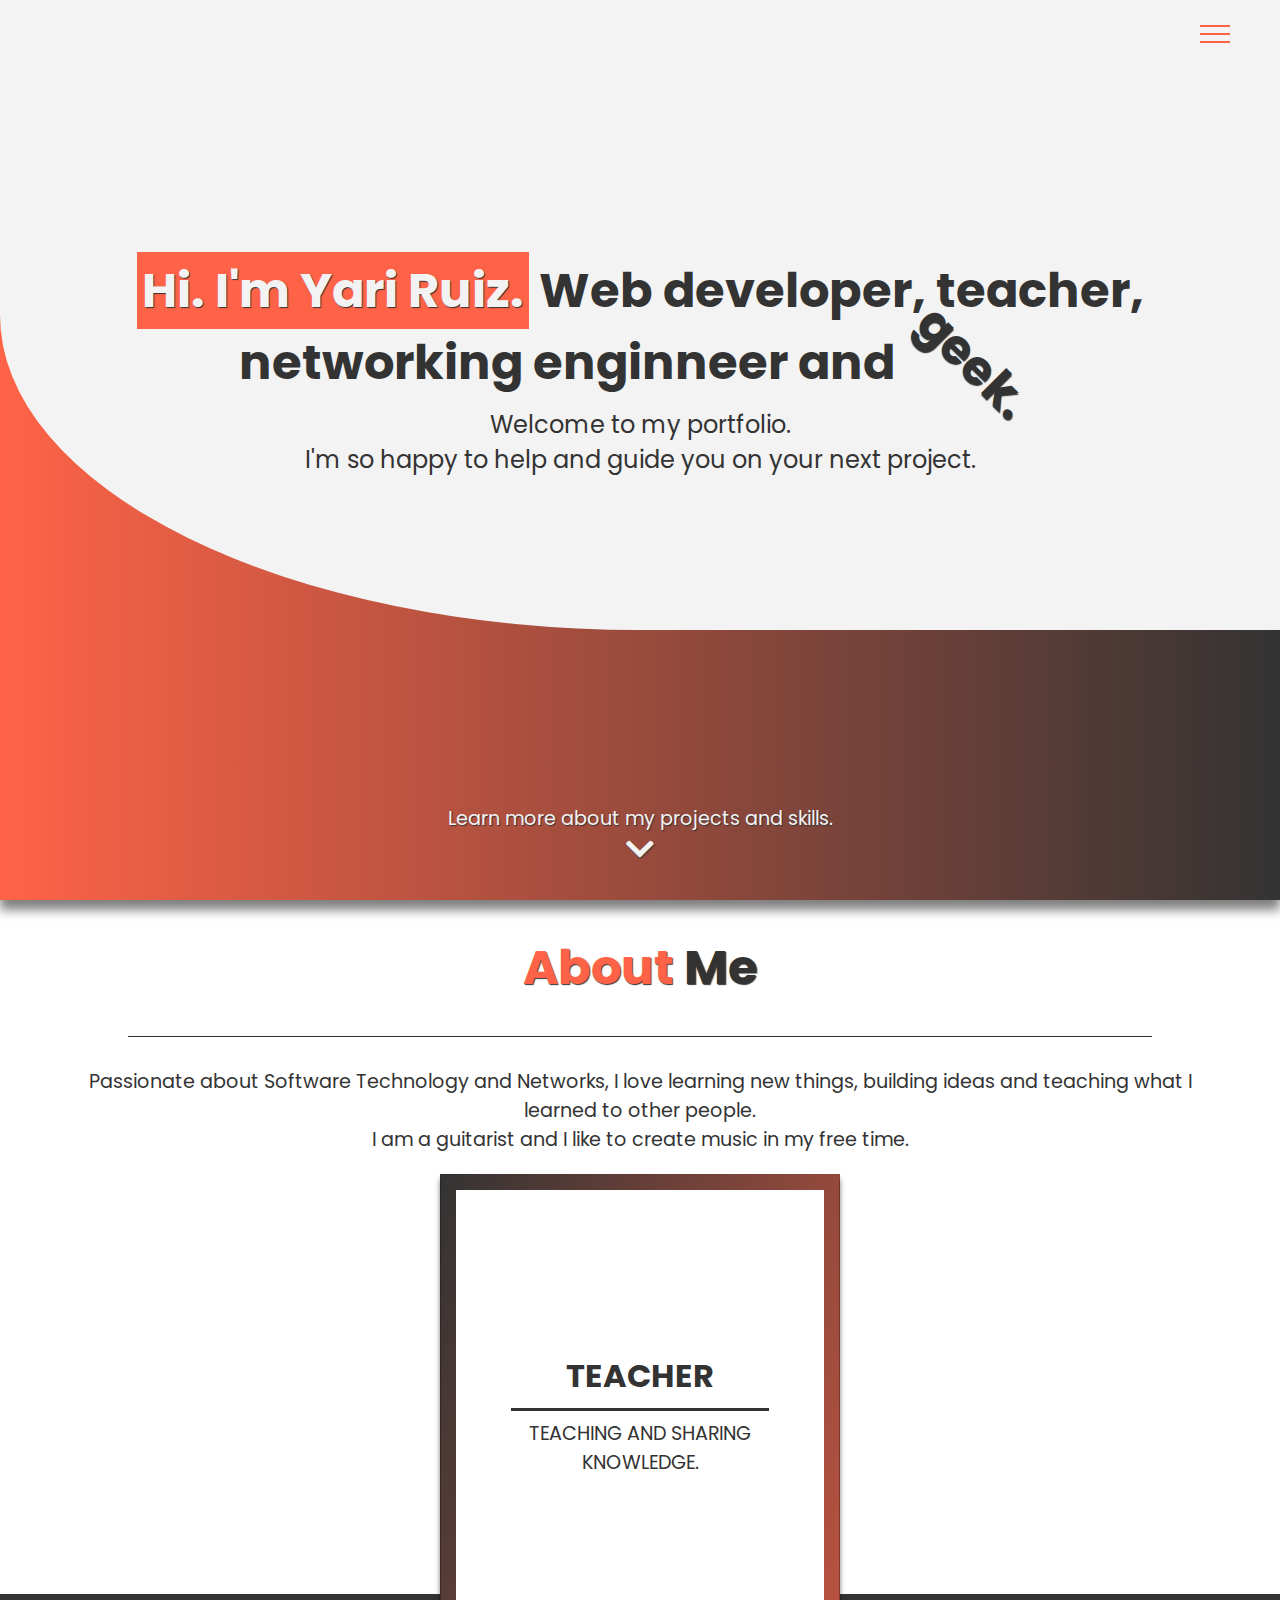
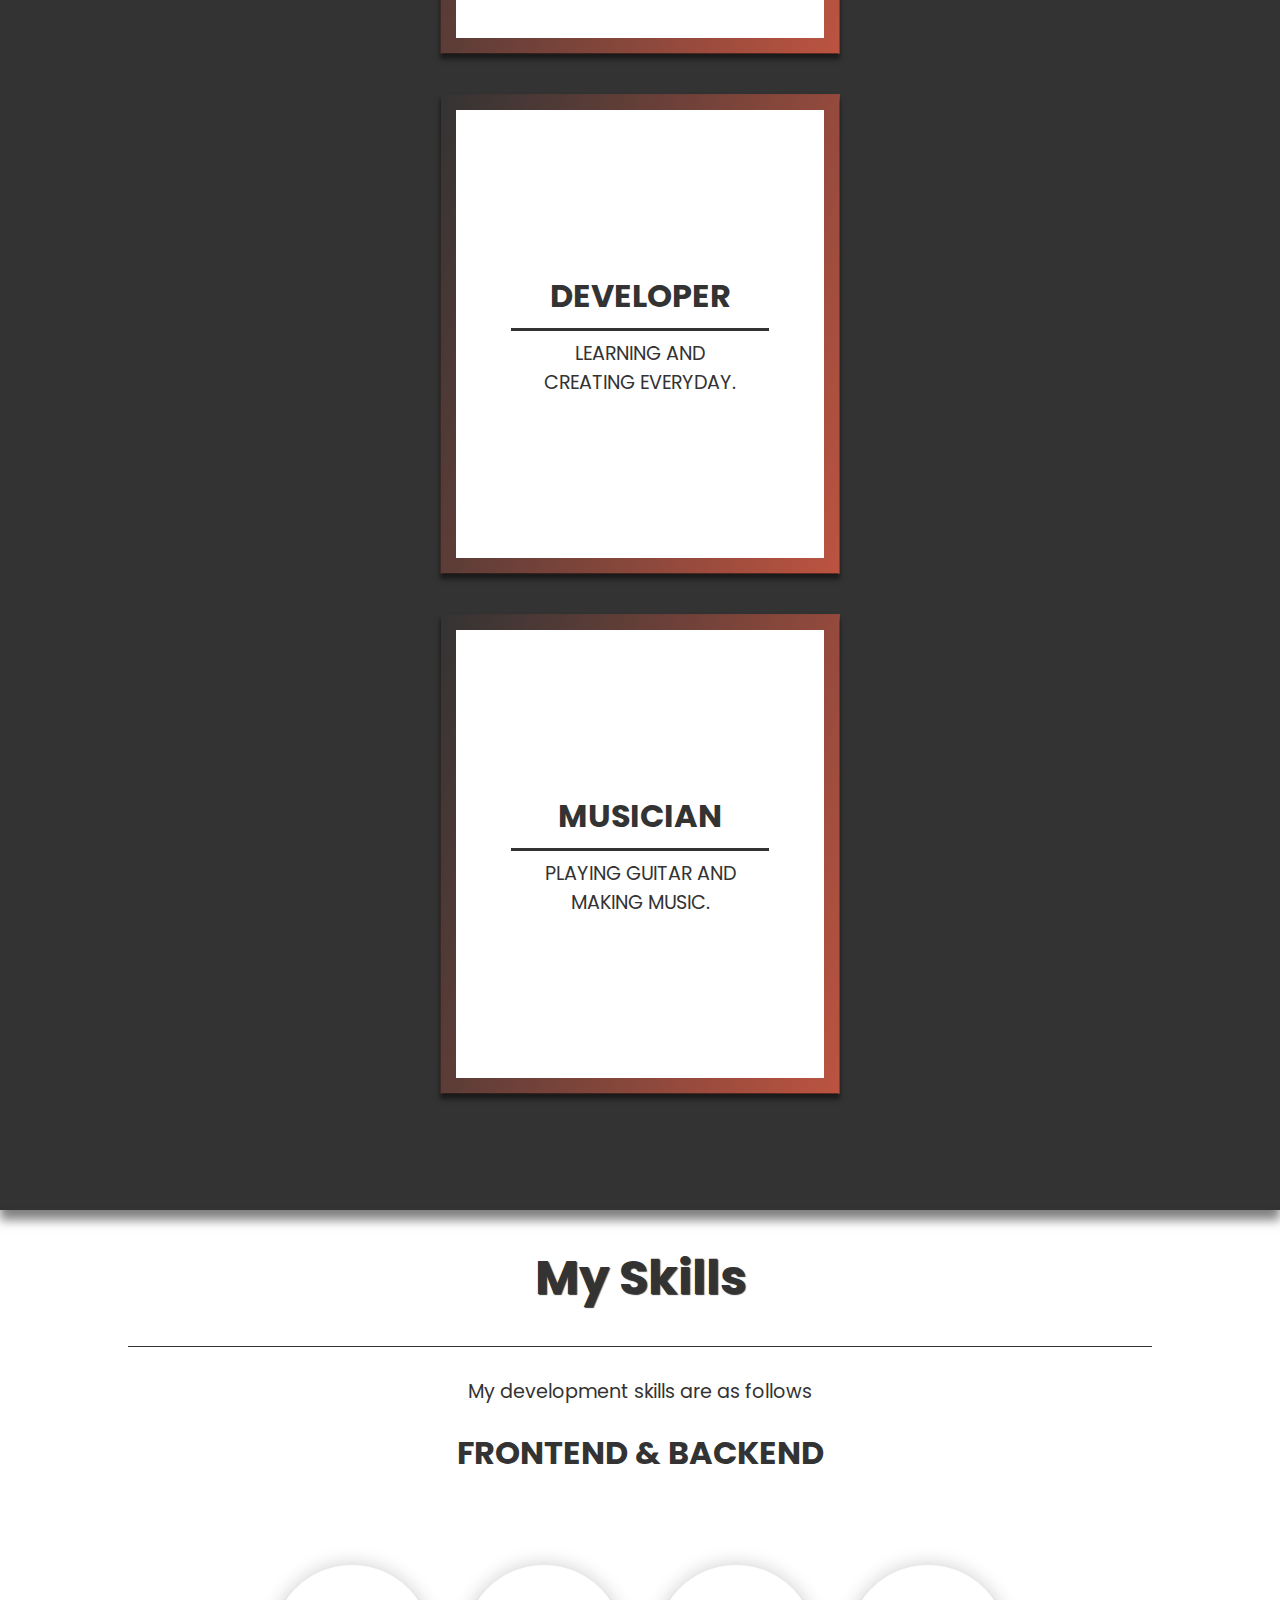
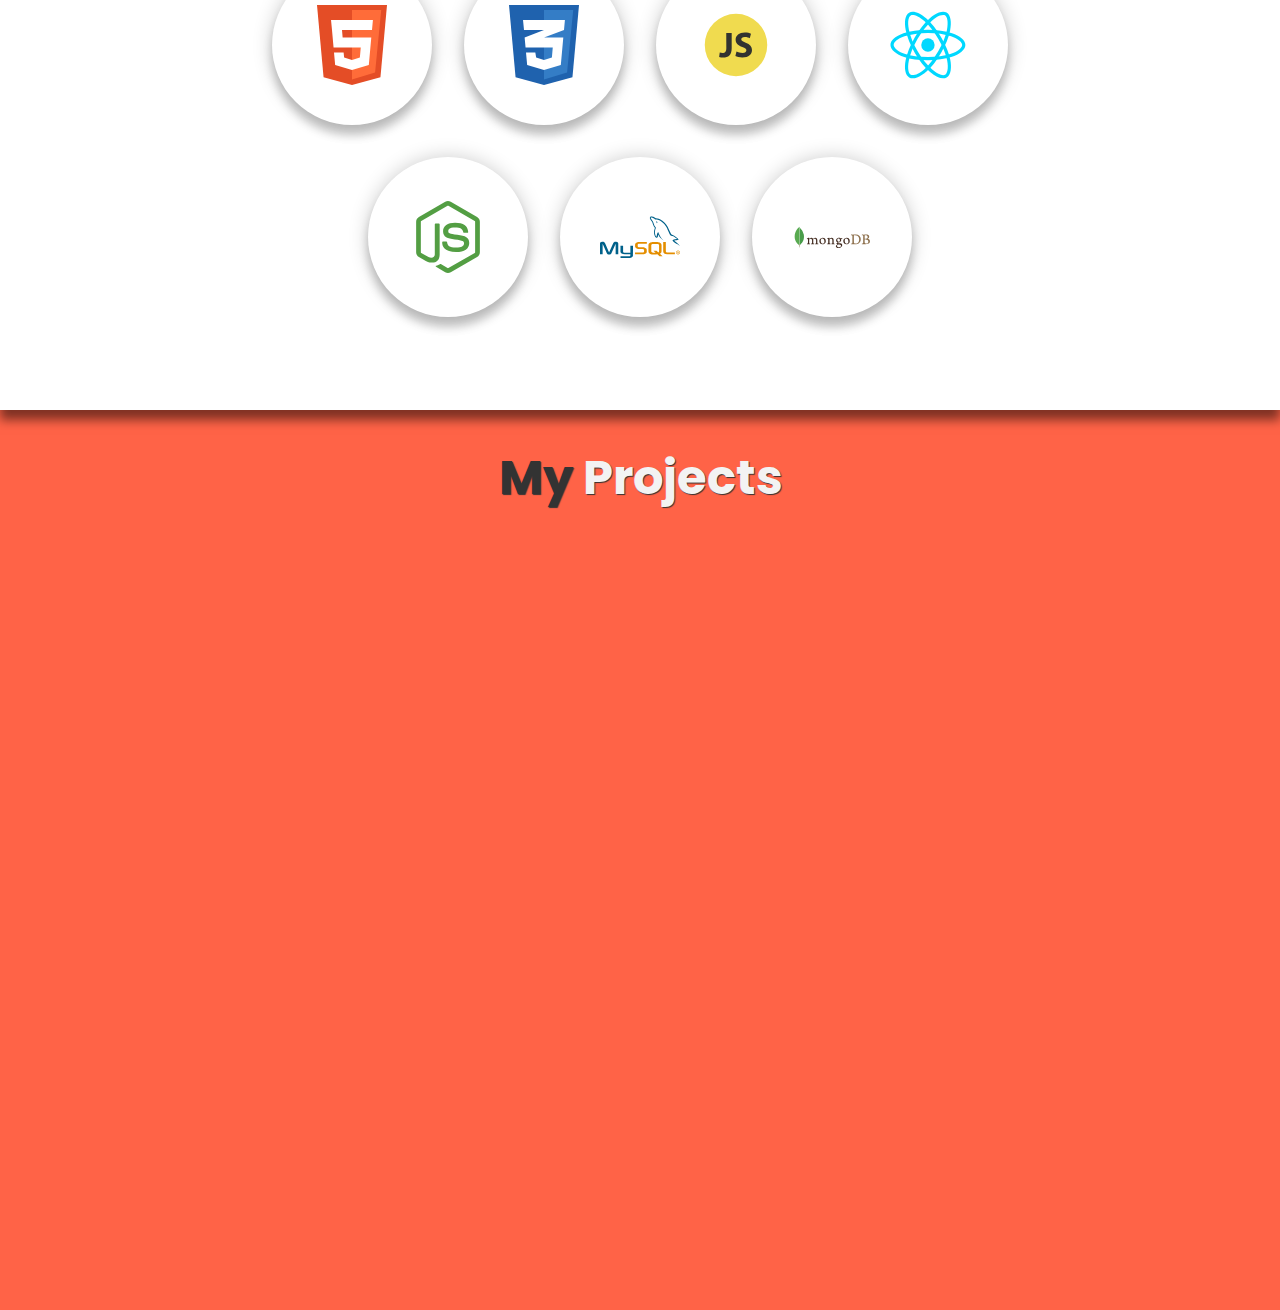
==== index.html @ 5997d534 "Skills section completed" ====
<!DOCTYPE html>
<html lang="en">
  <head>
    <meta charset="UTF-8" />
    <meta name="viewport" content="width=device-width, initial-scale=1.0" />
    <title>Yari Ruiz | Web Developer</title>
    <link
      href="https://fonts.googleapis.com/css2?family=Poppins&display=swap"
      rel="stylesheet"
    />
    <link
      rel="stylesheet"
      href="https://cdnjs.cloudflare.com/ajax/libs/font-awesome/5.14.0/css/all.min.css"
    />
    <link rel="stylesheet" media="(min-width: 701px)" href="./css/main.css" />
    <link rel="stylesheet" media=" (min-width: 320px) and (max-width: 700px)" href="./css/mobile.css">
  </head>
  <body>
    <header id="main-header">
      <div class="overlay"></div>
      <nav id="main-nav">
        <ul>
          <li><a class="links" href="#Home">Home</a></li>
          <li><a class="links" href="#About">About Me</a></li>
          <li><a class="links" href="#Skills">My Skills</a></li>
          <li><a class="links" href="">Works</a></li>
          <li><a class="links" href="">Let's Work</a></li>
        </ul>
      </nav>
    </header>
    <div class="wrapper">
      <div class="hamburger">
        <input type="checkbox" class="menu" name="menuhamb" id="menuhamb" />
        <label for="menuhamb"></label>
      </div>
    </div>
    <section id="Home" class="presentation-home">
      <div class="showcase">
        <h1>
          <span class="name">Hi. I'm Yari Ruiz.</span> Web developer, teacher,
          networking enginneer and <span class="span-rotate">geek.</span>
        </h1>
        <p>
          Welcome to my portfolio. <br />
          I'm so happy to help and guide you on your next project.
        </p>
      </div>
      <div class="learn-about-me">
        <p>Learn more about my projects and skills.</p>
        <a href="#About"><i class="fas fa-chevron-down fa-2x"></i></a>
      </div>
    </section>
    <section id="About" class="presentation-about">
      <h1><span>About</span> Me</h1>
      <span class="line-decoration l1"></span>
      <p>    
        Passionate about Software Technology and Networks, I love learning new things, building ideas and teaching what I learned to other people.<br>
        I am a guitarist and I like to create music in my free time.
      </p>
      <div class="about-container-item">
        <h2>Teacher</h2>
        <div>
          <span class="line-decoration"></span>
          <p>Teaching and sharing knowledge.</p>
        </div>
      </div>
      <div class="about-container-item">
        <h2>Developer</h2>
        <div>
          <span class="line-decoration"></span>
          <p>Learning and Creating EveryDay.</p>
        </div>
      </div>
      <div class="about-container-item">
        <h2>Musician</h2>
        <div>
          <span class="line-decoration"></span>
          <p>Playing guitar and making music.</p>
        </div>
      </div>
    </section>
    <section id="Skills" class="presentation-skills">
      <h1>My <span>Skills</span></h1>
      <span class="line-decoration l1"></span>
      <p>My development skills are as follows</p>
      <h2>Frontend & Backend</h2>
      <div class="my-skills">
        <div class="frontend">
          <div class="skill-tech">
            <img src="./img/html.svg" alt="HTML Logo" />
            <div class="skill-tech-rounded1">
              <h3>HTML5</h3>
              <p>
                Lorem ipsum dolor sit amet consectetur, adipisicing elit. Velit
                odio dignissimos minus rerum sequi aspernatur magni fugit
                quisquam adipisci inventore!
              </p>
            </div>
          </div>
          <div class="skill-tech">
            <img src="./img/css.svg" alt="CSS Logo" />
            <div class="skill-tech-rounded1">
              <h3>CSS</h3>
              <p>
                Lorem ipsum dolor sit amet consectetur, adipisicing elit. Velit
                odio dignissimos minus rerum sequi aspernatur magni fugit
                quisquam adipisci inventore!
              </p>
            </div>
          </div>
          <div class="skill-tech">
            <img src="./img/javascript.svg" alt="Javascript Logo" />
            <div class="skill-tech-rounded1">
              <h3>Javascript</h3>
              <p>
                Lorem ipsum dolor sit amet consectetur, adipisicing elit. Velit
                odio dignissimos minus rerum sequi aspernatur magni fugit
                quisquam adipisci inventore!
              </p>
            </div>
          </div>
          <div class="skill-tech">
            <img src="./img/react.svg" alt="React Logo" />
            <div class="skill-tech-rounded1">
              <h3>React</h3>
              <p>
                Lorem ipsum dolor sit amet consectetur, adipisicing elit. Velit
                odio dignissimos minus rerum sequi aspernatur magni fugit
                quisquam adipisci inventore!
              </p>
            </div>
          </div>
        </div>
          <div class="backend">
          <div class="skill-tech">
            <img src="./img/node.svg" alt="Node JS Logo" />
            <div class="skill-tech-rounded2">
              <h3>Node JS</h3>
              <p>
                Lorem ipsum dolor sit amet consectetur, adipisicing elit. Velit
                odio dignissimos minus rerum sequi aspernatur magni fugit
                quisquam adipisci inventore!
              </p>
            </div>
          </div>
          <div class="skill-tech">
            <img src="./img/mysql.svg" alt="My SQL Logo" />
            <div class="skill-tech-rounded2">
              <h3>My SQL </h3>
              <p>
                Lorem ipsum dolor sit amet consectetur, adipisicing elit. Velit
                odio dignissimos minus rerum sequi aspernatur magni fugit
                quisquam adipisci inventore!
              </p>
            </div>
          </div>
          <div class="skill-tech">
            <img src="./img/mongo.svg" alt="Mongo DB Logo" />
            <div class="skill-tech-rounded2">
              <h3>Mongo DB</h3>
              <p>
                Lorem ipsum dolor sit amet consectetur, adipisicing elit. Velit
                odio dignissimos minus rerum sequi aspernatur magni fugit
                quisquam adipisci inventore!
              </p>
            </div>
          </div>
          </div>
        </div>
      </div>
    </section>
    <section id="Projects" class="presentation-projects">
      <h1>My <span>Projects</span></h1>
    </section>
    <!-- <div class="return-to-about">
      <a href="#About"><i class="fas fa-chevron-up fa-2x"></i></a>
    </div> -->
    <script src="./js/main.js"></script>
  </body>
</html>
---- css/main.css ----
* {
  margin: 0;
  padding: 0;
  box-sizing: border-box;
}

html {
  scroll-behavior: smooth;
}

body {
  font-family: "Poppins", sans-serif;
  color: #f3f3f3;
  text-align: center;
}

/* ScrollBar */
/* body::-webkit-scrollbar {
  width: 0 !important;
} */

/* Basic Styling */

h1, h2, h3, p {
  color: #333;
}
h1{
  font-size: 3rem;
}
h2 {
  font-size: 2rem;
}
h3 {
  font-size: 1.2rem;
}
p {
  font-size: 1.2rem;

}
a {
  text-decoration: none;
  color: inherit;
}

/* Span Line */
.line-decoration{
  display: block;
  width: 70%;
  height: 3px;
  background-color: #333;
  margin: auto;
}

/* Button to return and next page */
/* .return-to-about{
  background-color: #ff6347;
  position: fixed;
  right: 5rem;
  bottom: 3rem;
  
} */

i {
  display: block;
  text-shadow: 1px 1px 1px #333;
  text-align: center;
  text-decoration: none;
  animation: grow 1s infinite;
  transition: all 0.5s linear;
}

#main-nav {
  font-size: 2.8rem;
  position: absolute;
  top: 50%;
  left: 50%;
  transform: translate(-50%, -50%);
  margin: auto;
  color: #f3f3f3;
  text-align: center;
  opacity: 0;
  transition-delay: 0.2s;
  transition-property: all;
  transition-duration: 0.1s;
  transition-timing-function: ease-in-out;
  z-index: 65;
}

#main-nav ul li {
  list-style: none;
  margin: 10px;
}

.links {
  position: relative;
  text-decoration: none;
  color: inherit;
  padding: 3px;
  transition: all 0.2s ease-in-out;
}

.links:hover {
  border-bottom: 3px solid #ff6347;
  color: tomato;
}

#main-nav.navigationOverlay {
  opacity: 1;
}

.btn {
  position: relative;
  padding: 10px 15px;
  border: none;
  top: -45%;
  left: 40%;
  outline: none;
  background-color: gold;
  transition: all 0.5s ease-in-out;
  font-family: "Poppins", sans-serif;
}

.overlay {
  position: fixed;
  background: #333;
  top: 12px;
  right: 0%;
  width: 60px;
  height: 60px;
  opacity: 0;
  border-radius: 50%;
  transition: all 0.5s ease-in-out;
  display: flex;
  justify-content: center;
  align-items: center;
  z-index: 60;
  overflow-y: hidden;
}

.overlayScale {
  opacity: 1;
  transform: scale(94);
  font-size: 10px;
}

label::after .changeBtnColor {
  color: #f3f3f3;
}

/* Hambuger Menu */

.wrapper {
  width: 30px;
  height: 30px;
  position: absolute;
  top: 20px;
  right: 50px;
  display: flex;
  justify-content: center;
  align-items: center;
}

.wrapper .menu {
  display: block;
  opacity: 0;
  width: 30px;
  height: 30px;
  position: relative;
  background: white;
  z-index: 80;
}

label {
  position: absolute;
  width: 30px;
  height: 2px;
  left: 0;
  top: 13px;
  background-color: tomato;
  transition: all ease-in-out 0.2s;
  z-index: 80;
}

label::after {
  position: absolute;
  width: 30px;
  height: 2px;
  left: 0;
  content: "";
  top: -8px;
  background-color: tomato;
  transition: all ease-in-out 0.2s;
  z-index: 80;
}

label::before {
  position: absolute;
  width: 30px;
  height: 2px;
  left: 0;
  content: "";
  top: 8px;
  background-color: tomato;
  transition: all ease-in-out 0.2s;
  z-index: 80;
}

.menu:checked ~ label::after {
  transform: rotate(45deg) translateY(5px) translateX(5px);
}
.menu:checked ~ label::before {
  transform: rotate(-45deg) translateY(-6px) translateX(6px);
}
.menu:checked ~ label {
  background-color: transparent;
}

/* Showcase Presentation */
.presentation-home {
  width: 100%;
  height: 100vh;
  background: linear-gradient(270deg, #333333, #ff6347);
  margin: 0 auto;
  display: flex;
  flex-direction: column;
  justify-content: center;
  align-items: center;
  box-shadow: 0 10px 10px rgba(0, 0, 0, 0.5);
}
.presentation-home:after {
  width: 100%;
  height: 70vh;
  position: absolute;
  background: #f3f3f3;
  content: "";
  top: 0;
  left: 0;
  border-bottom-left-radius: 50%;
}

.presentation-home .showcase {
  position: relative;
  top: -80px;
  max-width: 100%;
  height: 50vh;
  display: flex;
  flex-direction: column;
  justify-content: center;
  align-items: center;
  text-align: center;
  z-index: 45;
}

.presentation-home .showcase p {
  width: 60%;
  margin: -2px 50px;
  padding: 10px;
}

.presentation-home .showcase .name {
  color: #f3f3f3;
  background-color: tomato;
  padding: 5px;
  text-shadow: 1px 1px 1px #333;
}

.presentation-home .showcase p {
  color: #333;
  font-size: 1.5rem;

}
.presentation-home .showcase .span-rotate {
  display: inline-block;
  text-shadow: 1px 1px 1px #333;

  transform: rotate(45deg);
  transition: all 0.5s ease-in-out;
  animation: geekrotate 2s infinite;
}

.presentation-home .learn-about-me {
  position: absolute;
  bottom: 2rem;
}

.presentation-home .learn-about-me p {
  color: #f3f3f3;
  text-shadow: 1px 1px 1px #333;
}



/* About Me */
.presentation-about {
  width: 100%;
  background: #333;
  position: relative;
  display: flex;
  flex-direction: column;
  justify-content: flex-start;
  align-items: center;
  z-index: -1;
  padding-bottom: 6rem;
  box-shadow: 0 10px 10px rgba(0, 0, 0, 0.5);

}
.presentation-about::before {
  width: 100%;
  height: 70vh;
  position: absolute;
  background: white;
  content: "";
  top:0;
  left: 0;
  z-index: -1;
  margin-bottom: -10rem;
  padding: 2rem 0;
}

.presentation-about h1{
  padding: 2rem;  
  text-shadow: 1px 1px 1px #333;

}

.presentation-about span{
  color: tomato;  	
  font-weight: bold;
}

.presentation-about p{
  padding: 0 4rem;  
}

.presentation-about  .l1{
  display: block;
  width: 80%;
  height: 1.2px;
  background-color: #333;
  margin-bottom: 30px;
}
 
.about-container-item {
  max-width: 400px;
  height: 30rem;
  background: white content-box;
  padding: 1rem;
  box-sizing: border-box;
  margin: 20px;
  position: relative;
  box-shadow: 0 5px 5px rgba(0, 0, 0, 0.5);
  display: flex;
  flex-direction: column;
  justify-content: center;
  align-items: center;
}

.about-container-item:before{
  width: 100%;
  height: 100%;
  background: linear-gradient(109deg, #333333, #ff6347, #333333, #ff6347);
  background-size: 2000px 1500px;
  position: absolute;
  top:0;
  left:0;
  content: '';
  z-index: -1;
}

.about-container-item div p, h2{
  margin: .5rem;
  text-align: center;
  text-transform: uppercase;
}


/* My Skills Section */

.presentation-skills{
  max-width: 100%;
  height: 50rem;
  position: relative;
  box-shadow: 0 10px 10px rgba(0, 0, 0, 0.5);

}

.presentation-skills h1{
  padding: 2rem;  
  text-shadow: 1px 1px 1px #333;
}

.presentation-skills  .l1{
  display: block;
  width: 80%;
  height: 1.2px;
  background-color: #333;
  margin-bottom: 30px;
}

.presentation-skills p{
  padding: 0 4rem;  
}
.presentation-skills h2{
  padding: 4rem;  
}

.presentation-skills .my-skills{
  max-width: 1200px;
  height: auto;
  display: flex;
  flex-direction: column;
  justify-content: center;
  align-items: center;
  margin: auto;
}

.presentation-skills h2{
  margin-top: -41px;
}

.frontend, .backend{
  max-width:1200px;
  height: 18rem;
  display: flex;
  justify-content: center;
  align-items: center;
  z-index: auto;
}

.skill-tech {
  width: 10rem;
  height: 10rem;
  background-color: white;
  border-radius: 100%;
  margin: 1rem;
  text-align: center;
  color: #333;
  font-size: 2rem;
  line-height: 15rem;
  box-shadow: 0 10px 10px rgba(0, 0, 0, 0.2), 0 0 20px rgba(0, 0, 0, 0.2);
  transition: all 0.5s ease-in-out;
  position: relative;
  z-index: auto;
}
.skill-tech img{
  width: 50%;
  position: absolute;
  top:50%;
  left:50%;
  transform: translate(-50%, -50%);
}

.frontend, .backend{
  height: auto;
}


.skill-tech-rounded1,
.skill-tech-rounded2{
  position: absolute;
  width: 20rem;
  height: 0;
  background-color: white;
  top:0;
  left: 50%;
  transform: translate(-50%, -50%);
  z-index: -1;
  opacity: 0;
  box-shadow: 0 10px 10px rgba(0, 0, 0, 0.2), 0 0 20px rgba(0, 0, 0, 0.2);
  transition: all 0.3s ease-in;
  display: flex;
  flex-direction: column;
  justify-content: center;
  align-items: center;
  line-height: 30px;
}

.skill-tech-rounded1  h3{
  margin-top: 5rem;
}
.skill-tech-rounded1 p{
  font-size: 1rem;
  padding: 1rem;
}

.skill-tech-rounded2  h3{
  margin-top: -5rem;
}
.skill-tech-rounded2 p{
  font-size: 1rem;
  padding: 1rem;
}




.skill-tech:hover > .skill-tech-rounded1{
  height: 25rem;
  opacity: 1;
  top:12rem;
}

.skill-tech:hover > .skill-tech-rounded2{
  height: 25rem;
  opacity: 1;
  top: -1.5rem;  
}
.skill-tech:hover{
  background-color: white;
  z-index: 0;

}




.focus  {
  z-index: 1;

} 

.presentation-projects {
  width: 100%;
  height: 100vh;
  background-color: #ff6347;
}

/* My Projects */
.presentation-projects h1{
  text-shadow: 1px 1px 1px #333;
  padding: 2rem;;
}

.presentation-projects span{
  color: #f3f3f3;
}

/* KeyFrames */

/* Keyframe Icon */
@keyframes grow {
  0%,
  100% {
    opacity: 0;
    transform: scale(1);
  }
  50% {
    opacity: 1;
    transform: scale((1.2));
  }
  100% {
    transform: scale(1);
    color: white;
  }
}

/* Keyframe Gekk Rotate */
@keyframes geekrotate {
  0% {
    color: #f3f3f3;
    transform: rotate(0deg) scale(1);
  }
  20% {
    color: rgb(47, 255, 64);
  }

  50% {
    color: greenyellow;
  }

  70% {
    color: orange;
  }
  100% {
    color: gold;
    transform: rotate(360deg) scale(1);
  }
}



#about {
  width: 100%;
  height: 500px;
}


@media only screen and (max-width : 500px) {

  
 
  .presentation-home{
    display: block;
    background: white;
    box-shadow: none;


  }
  .presentation-home:after{
    display: none;
  }

  .presentation-home .showcase{
    width: 100%;
    height: 20rem;
    display: block;
    position: absolute;
    top:0;
    left:0;
    border-bottom-right-radius: 100%;
    border-bottom-left-radius: 100%;
    box-shadow: 0 5px 5px rgba(0, 0, 0, 0.5);
    z-index: 0;
    background-color: tomato;
    text-align: center;

  }

  .presentation-home .showcase h1{
    font-size: 2.5rem;
    padding-top: 4.5rem;
  }

  .presentation-home .showcase p{
    width: 90%;
    font-size: 1rem;
    padding-top: 2.5rem;
    margin: 15px;
  }

  .learn-about-me {
    display: none;
  }
  
  /* .presentation-home .learn-about-me p {
    font-size: 1rem;
    color: #ff6347;
    text-shadow: 0px 0px 1px #ff6347;
  }

  .presentation-home .learn-about-me i {
    font-size: 1.5rem;
    text-shadow: 1px 1px 1px #ff4d2e;
    text-align: center;
    text-decoration: none;
    margin: -30px 0;
    animation: grow 1s infinite;
    transition: all 0.5s linear;
  } */

  .presentation-about {
    display: block;
    width: 100%;
    height: 180vh;
    background:rgb(255,255,255);
    background: linear-gradient(0deg, rgba(255,255,255,1) 53%, rgba(255,99,71,1) 53%);
    
  }

  .presentation-about::before {
    display: none;
  }

  .presentation-about h1{
    font-size: 2.5rem;
    color: white;
  }

  .presentation-about p{
    font-size: 0.8rem;
    color: white;
    margin-top: -20px;
  }

  .about-container-item{
    width: 80%;
    height: 300px;
    background-color: white;
    margin: 3.5rem auto;
  } 
  .about-container-item h2{
    font-size: 2.2rem;
    padding: 2.3rem 0;
  }
  .about-container-item h2, .about-container-item p{
    color:#333;
    margin-top: -40px

  }

  .presentation-skills{
    display: block;
    background-color: #333;
    z-index: 0;
  }

  .presentation-skills h1{
    font-size: 2.5rem;
    color: white;
  }
  .presentation-skills p{
    font-size: 0.8rem;
    color: white;
    margin-top: -20px;
  }

  .my-skills{
    display: block;
  }

  .my-skills h3{
    color: white;
    margin-top: 40rem;
    padding: 2rem 0;
  }

  .my-skills .frontend, .my-skills .backend{
    display: block;
  }

  .skill-tech {
    width: 10rem;
    height: 10rem;
    margin-top: -5rem;
    margin-bottom: 8rem;
  }
  
  .backend{
    height: auto;
    position: relative;    
    top: 100%
  }


  .skill-tech img{
    width: 60%;
    margin: 0;
  }

  .backend .skill-tech:nth-child(3) > img, 
  .backend .skill-tech:nth-child(2) > img{
   margin: 2rem;
  }

  .skill-tech-rounded1, 
  .skill-tech-rounded2{
    width: 15rem;
  }

  .skill-tech:hover > .skill-tech-rounded1{
    height: 28rem;
    top:14rem;
  }

  .skill-tech:hover > .skill-tech-rounded2{
    height: 28rem;
    bottom: -15rem;

  }

  .skill-tech-rounded1 h3{
    color: #333;
    font-size: 1.5rem;
    position: absolute;
    bottom: -10%;
  }

  .skill-tech-rounded2 h3{
    color: #333;
    font-size: 1.5rem;
    position: absolute;
    bottom: 70%;
  }

  .skill-tech-rounded1 p{
    color: #333;
    font-size: 0.8rem;
    position: absolute;
    top:35%
  }

  .skill-tech-rounded2 p{
    color: #333;
    font-size: 0.8rem;
    position: absolute;
    bottom:30%;
  }




  
  @keyframes grow {
    0%,
    100% {
      opacity: 0;
      transform: scale(1);
    }
    50% {
      opacity: 1;
      transform: scale((1.2));
    }
    100% {
      transform: scale(1);
      color: white;
    }
  }
}
---- css/mobile.css ----
* {
    margin: 0;
    padding: 0;
    box-sizing: border-box;
  }
body {
    font-family: "Poppins", sans-serif;
    color: #f3f3f3;
    text-align: center;
}


html {
  scroll-behavior: smooth;
}

h1 {
    font-size: 2rem;
    color: #333;
    padding: 20px;
}

h2 {
    font-size: 1.2rem;
    color: #333;
    padding: 10px;

  }

h3 {
    font-size: 1rem;
    color: #333;
    padding: 10px;

}

p {
    font-size: 1rem;
    color: #333;
    padding: 10px;
}

a {
    text-decoration: none;
    color: inherit;
}

i {
    display: block;
    text-shadow: 1px 1px 1px #333;
    text-align: center;
    text-decoration: none;
    margin: -1px 0;
    animation: grow 1s infinite;
    transition: all 0.5s linear;
}

img{
    width: 25%;
}

  /* Span Line */
  .line-decoration{
    display: block;
    width: 70%;
    height: 3px;
    background-color: #333;
    margin: auto;
  }

#main-nav {
    font-size: 2rem;
    position: absolute;
    top: 50%;
    left: 50%;
    transform: translate(-50%, -50%);
    margin: auto;
    color: #ffffff;
    text-align: center;
    opacity: 0;
    transition-delay: 0.1s;
    transition-property: all;
    transition-duration: 0.2s;
    transition-timing-function: ease-in-out;
    z-index: 65;
  }

  #main-nav ul li {
    list-style: none;
    margin: 10px;
  }

  .links {
    position: relative;
    text-decoration: none;
    color: inherit;
    padding: 3px;
    transition: all 0.2s ease-in-out;
    -webkit-tap-highlight-color: rgba(0, 0, 0, 0);
  }

  .links:hover {
    border-bottom: 3px solid #ff6347;
    color: tomato;
 
  }
  
  #main-nav.navigationOverlay {
    opacity: 1;
  }
  
  .overlay {
    position: fixed;
    background: #333;
    top: 0px;
    right: 0%;
    width: 60px;
    height: 60px;
    opacity: 0;
    border-radius: 50%;
    transition: all 0.3s ease-in-out;
    display: flex;
    justify-content: center;
    align-items: center;
    z-index: 60;
    overflow-y: hidden;
  }

  .overlayScale {
    opacity: 1;
    transform: scale(29);
    font-size: 10px;
  }

  .wrapper {
    width: 30px;
    height: 30px;
    position: absolute;
    top: 20px;
    right: 20px;
    display: flex;
    justify-content: center;
    align-items: center;
  }

  .wrapper .menu {
    display: block;
    opacity: 0;
    width: 30px;
    height: 30px;
    position: relative;
    background: white;
    z-index: 80;
    transition: all ease-in-out 1s;

  }
  
  label {
    position: absolute;
    width: 30px;
    height: 2px;
    left: 0;
    top: 13px;
    background-color: white;
    transition: all ease-in-out 0.2s;
    z-index: 80;
  }
  
  label::after {
    position: absolute;
    width: 30px;
    height: 2px;
    left: 0;
    content: "";
    top: -8px;
    background-color: white;
    transition: all ease-in-out 0.2s;
    z-index: 80;
  }
  
  label::before {
    position: absolute;
    width: 30px;
    height: 2px;
    left: 0;
    content: "";
    top: 8px;
    background-color: white;
    transition: all ease-in-out 0.2s;
    z-index: 80;
  }

  .menu:checked ~ label::after {
    transform: rotate(45deg) translateY(5px) translateX(5px);
  }
  .menu:checked ~ label::before {
    transform: rotate(-45deg) translateY(-6px) translateX(6px);
  }
  .menu:checked ~ label {
    background-color: transparent;
  }

  .presentation-home{
      width: 100%;
      height: 100vh;
      background-color: white;
      display: flex;
      flex-direction: column;
      justify-content: center;
      align-items: center;
      padding:  3.5rem 1.5rem;

  }

  .presentation-home:after {
    width: 100%;
    height: 70vh;
    position: absolute;
    background: tomato;
    content: "";
    top: 0;
    left: 0;
    border-bottom-left-radius: 100%;
    /* border-bottom-right-radius: 50%; */
    box-shadow: 0 10px 10px rgba(0, 0, 0, 0.5);
    z-index: 0;

  }
  .presentation-home .showcase {
    z-index: 45;
  }

  .presentation-home .showcase p {
    margin-top: 30px 0;
    padding: 0 4px;
    font-size: 1.1rem;
    color: #333333;

  }

  .presentation-home .showcase .name {
    color: white;
    padding: 5px;
    text-shadow: 1px 1px 1px #333;
  }

  .presentation-home .showcase .span-rotate {
    display: inline-block;
    text-shadow: 1px 1px 1px #333;
    transform: rotate(45deg);
    transition: all 0.5s ease-in-out;
    animation: geekrotate 2s infinite;
  }

  .presentation-home .learn-about-me{
    display: none;
  }

  /* About me section */
  .presentation-about {
    width: 100%;
    background-color: #333;
    display: block;
    position: relative;
    z-index: 1;
    padding:  0.5rem 1.5rem;
    box-shadow: 0 5px 5px rgba(0, 0, 0, 0.5);

  }
  .presentation-about  .l1{
    display: block;
    width: 100%;
    height: 1px;
    background-color: #333;
    margin-bottom: -13px;

  }
 

  .presentation-about::before {
    width: 100%;
    height: 61%;
    position: absolute;
    background: #ff6347;
    content: "";
    top:0;
    left: 0;
    z-index: -1;
    box-shadow: 0 5px 5px rgba(0, 0, 0, 0.5);

  }


  .presentation-about > h1, p{
    color: white;
    text-align: center;
  }
  .presentation-about h1{
    text-shadow: 1px 1px 1px #333;
  }
  .presentation-about p{
    padding: 20px ;
    font-size: 0.8rem;
    color: white;
    text-shadow: 1px 1px 1px #333;

  }
  .presentation-about span{
    color :#333;  	
    font-weight: bold;
  }

  .presentation-about  .about-container-item  div p, h2{
    color: #333;
    text-transform: uppercase;
    font-weight: bold;
    text-shadow: none;
  }



  .presentation-about .about-container-item{
    width: 300px;
    height: 25rem;
    background: white content-box;
    padding: 1rem;
    margin: 30px auto;
    position: relative;
    box-sizing: border-box;
    box-shadow: 0 5px 5px rgba(0, 0, 0, 0.5);
    display: flex;
    flex-direction: column;
    justify-content: center;
    align-items: center;
  }
  .presentation-about .about-container-item:before{
    width: 100%;
    height: 100%;
    background: linear-gradient(120deg, #333333 8%, #ff6347 10%);
    background-size: 2000px 1500px;
    position: absolute;
    top:0;
    left:0;
    content: '';
    z-index: -1;
  }

  .presentation-skills{
    width: 100%;
    height: auto;
    display: block;
    padding:  0.5rem 1.5rem;
    z-index: -1;

  }
  .presentation-skills span{
    color :#ff6347;
    font-weight: bold;
  }

  .presentation-skills  .l1{
    display: block;
    width: 100%;
    height: 1px;
    background-color: #333;
    margin-bottom: -13px;
  }

  .presentation-skills > h1, p{
    color: #333;
    text-align: center;
  }
  .presentation-skills h1{
    text-shadow: 1px 1px 1px #333;
  }
  
  .presentation-skills p{
    padding: 20px ;
    font-size: 0.8rem;
    color: #333;
  }

  .presentation-skills .my-skills{
    display: flex;
    width: 100%;
    flex-direction: column;
    justify-content: center;
    align-items: center;
  }

  .presentation-skills .my-skills h2{
    margin-bottom: -3px;
  }

  .presentation-skills .my-skills .frontend{
    display: block;
  }

  .skill-tech{
    display: block;
    width: 10rem;
    height: 10rem;
    background-color: #ff6347;
    margin: 3rem;
    padding: 2rem;
    position: relative;
    clear: both;
    border-radius: 50%;
    box-shadow: 0 10px 10px rgba(0, 0, 0, 0.2), 0 0 20px rgba(0, 0, 0, 0.2);
  }

  .skill-tech .skill-tech-rounded{
    width: 0;
    height: 11rem;
    position: absolute;
    top:50%;
    left: 50%;
    opacity: 0;
    transform: translate(-50%, -50%);
    background-color: #ff6347;  
    box-shadow: 0 10px 10px rgba(0, 0, 0, 0.2), 0 0 20px rgba(0, 0, 0, 0.2);
    display: flex;
    flex-direction: column;
    justify-content: space-evenly;
    align-items: center;
    clear: both;
  }



  .skill-tech-rounded h3,
  .skill-tech-rounded p{
    color:white;
    text-shadow: 1px 1px 1px #333;
  }
  
  .skill-tech img{
    width: 6rem;
    
  }

  .skill-tech:hover  .skill-tech-rounded{
    width: 300px;
    opacity: 1;
  }

  .presentation-projects {
    width: 100%;
    background-color: #333;
    display: block;
    position: relative;
    z-index: 1;
    padding:  0.5rem 1.5rem;
    box-shadow: 0 5px 5px rgba(0, 0, 0, 0.5);
  }

  
  /* Keyframes */

  /* Key for rotate geek word */
  @keyframes geekrotate {
    0% {
      color: #f3f3f3;
      transform: rotate(0deg) scale(1);
    }
    20% {
      color: rgb(47, 255, 64);
    }
  
    50% {
      color: greenyellow;
    }
  
    70% {
      color: orange;
    }
    100% {
      color: gold;
      transform: rotate(360deg) scale(1);
    }
  }
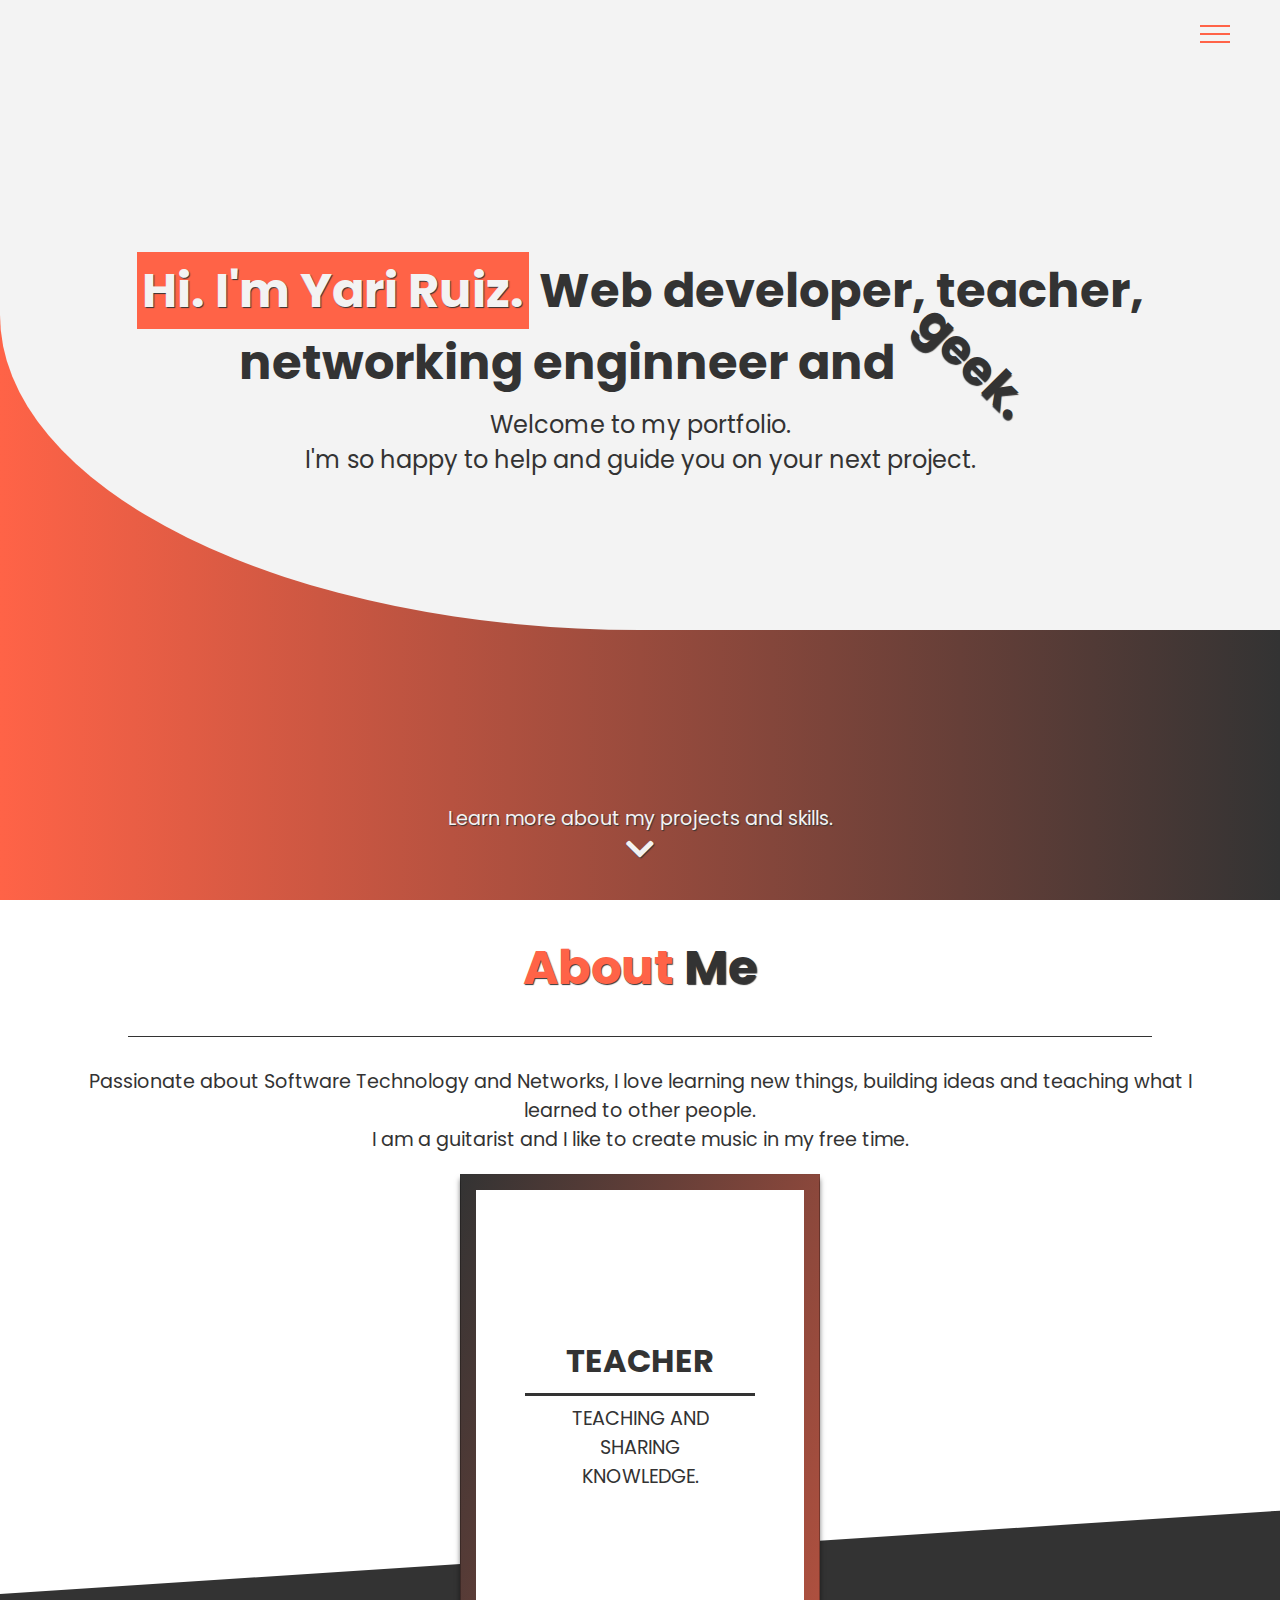
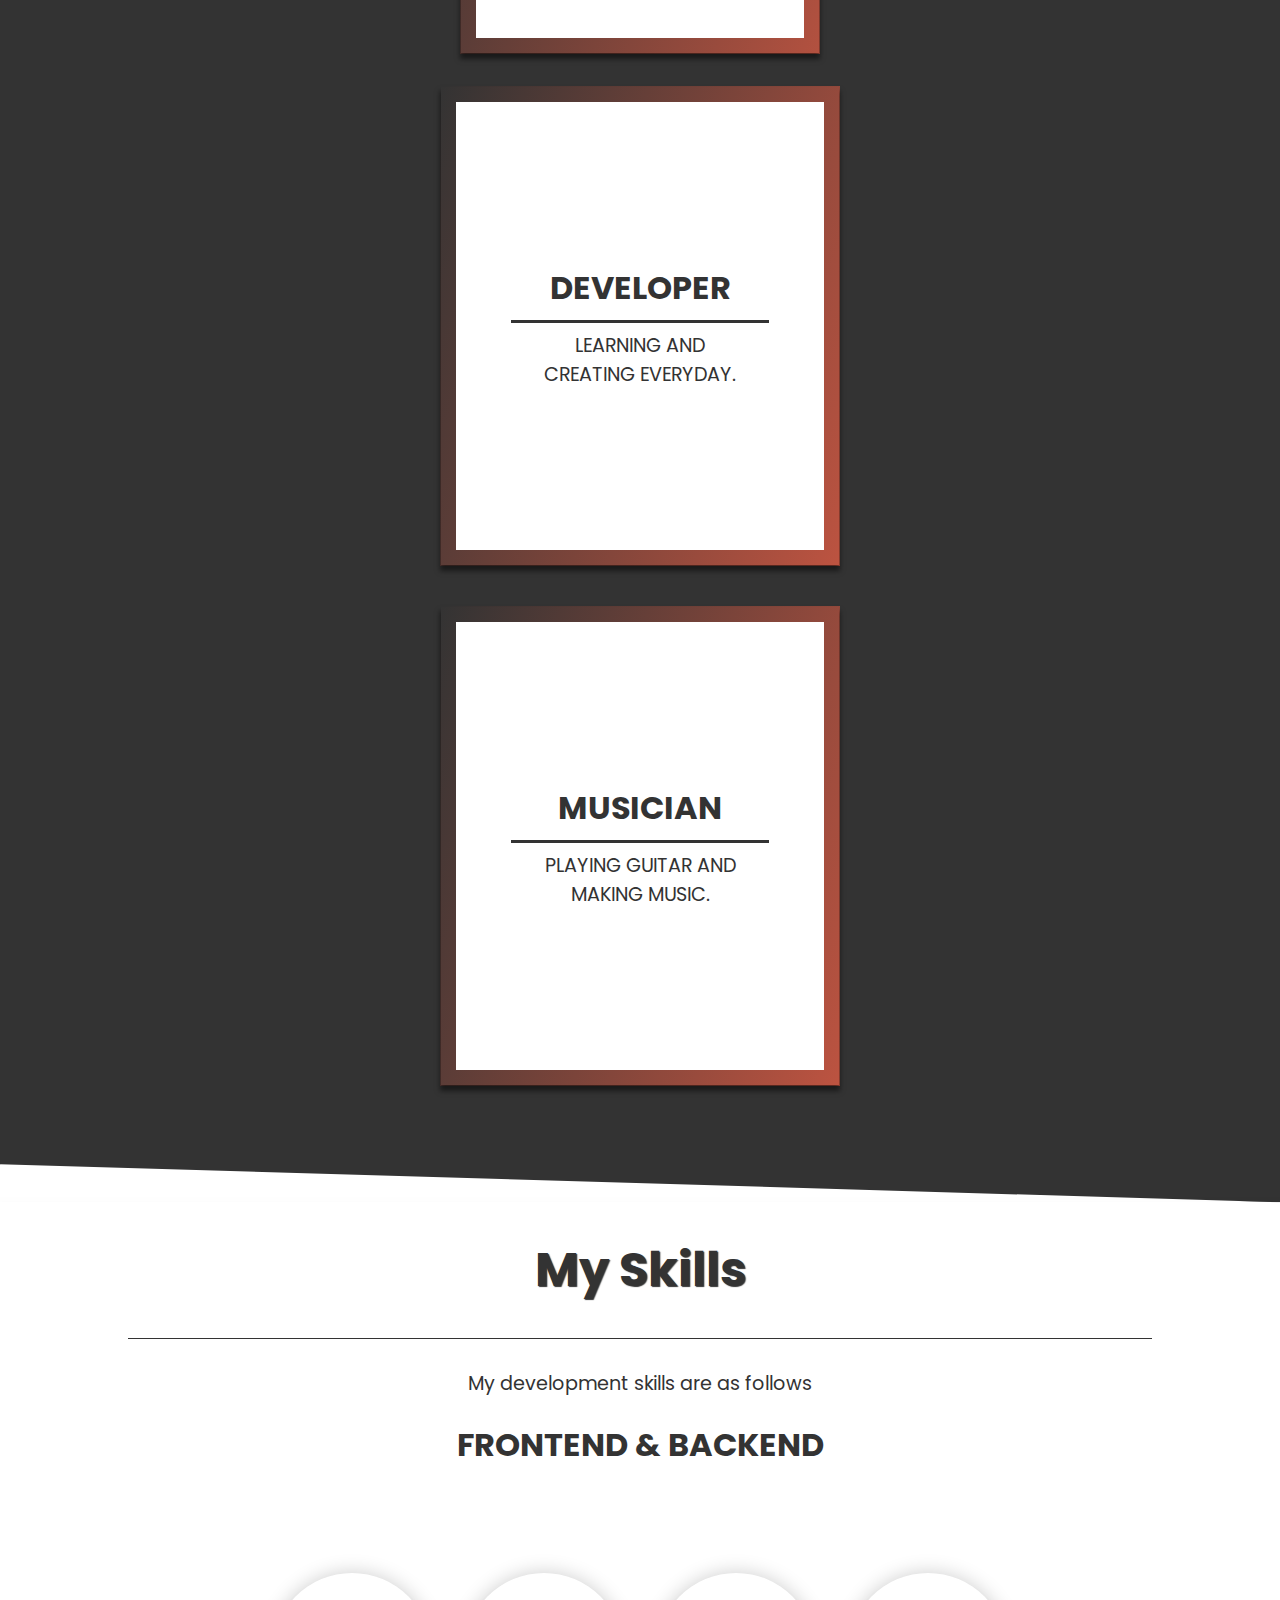
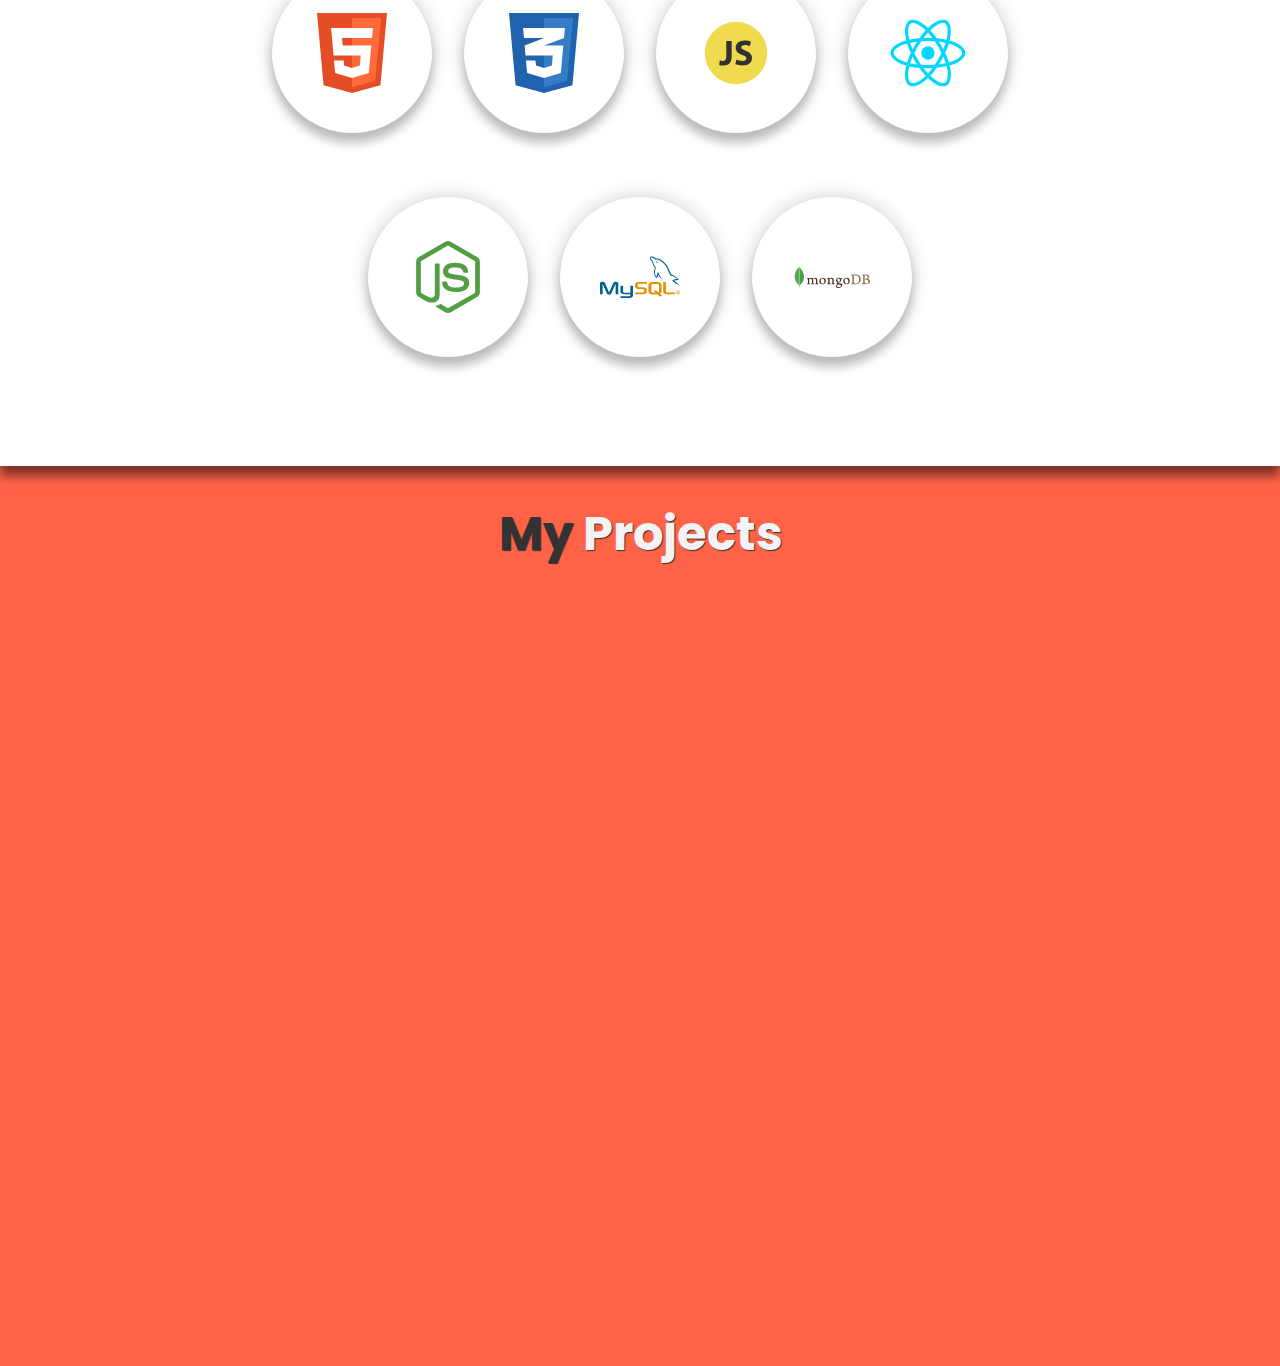
==== commit 1520422c: "Hover about item description 40%" ====
--- a/index.html
+++ b/index.html
@@ -45,23 +45,30 @@
           I'm so happy to help and guide you on your next project.
         </p>
       </div>
+
       <div class="learn-about-me">
         <p>Learn more about my projects and skills.</p>
         <a href="#About"><i class="fas fa-chevron-down fa-2x"></i></a>
       </div>
     </section>
     <section id="About" class="presentation-about">
+
       <h1><span>About</span> Me</h1>
+     
+
       <span class="line-decoration l1"></span>
       <p>    
         Passionate about Software Technology and Networks, I love learning new things, building ideas and teaching what I learned to other people.<br>
         I am a guitarist and I like to create music in my free time.
       </p>
-      <div class="about-container-item">
-        <h2>Teacher</h2>
-        <div>
-          <span class="line-decoration"></span>
-          <p>Teaching and sharing knowledge.</p>
+      <div class="wrapper-about-container-item">
+        <div class="about-container-item">
+          <h2>Teacher</h2>
+          <div class="teacher-description"></div>
+          <div>
+            <span class="line-decoration"></span>
+            <p>Teaching and sharing knowledge.</p>
+          </div>
         </div>
       </div>
       <div class="about-container-item">
--- a/css/main.css
+++ b/css/main.css
@@ -299,9 +299,10 @@
   flex-direction: column;
   justify-content: flex-start;
   align-items: center;
-  z-index: -1;
   padding-bottom: 6rem;
+  clip-path: polygon(0 0, 100% 0, 100% 100%, 0 98%);
   box-shadow: 0 10px 10px rgba(0, 0, 0, 0.5);
+
 
 }
 .presentation-about::before {
@@ -312,9 +313,11 @@
   content: "";
   top:0;
   left: 0;
-  z-index: -1;
   margin-bottom: -10rem;
   padding: 2rem 0;
+  z-index: -1;
+
+  clip-path: polygon(0 0, 100% 0, 100% 88%, 0 100%);
 }
 
 .presentation-about h1{
@@ -354,6 +357,34 @@
   justify-content: center;
   align-items: center;
 }
+.wrapper-about-container-item{
+  width: 400px;
+  height: 32rem;
+  transition: all 0.5s ease-in-out;
+  position: relative;
+  left: 0;
+
+}
+
+.wrapper-about-container-item:hover{
+  left: -15%
+}
+
+.teacher-description{
+  width: 0;
+  height: 15rem;
+  position: absolute;
+  top:50%;
+  left:100%;
+  transform: translateY(-50%);
+  content: '';
+  background-color: white;
+  transition: all 0.5s ease-in-out;
+  box-shadow: 0 10px 10px rgba(0, 0, 0, 0.5), 0 0 10px rgba(0, 0, 0, 0.5);
+}
+.wrapper-about-container-item:hover .teacher-description{
+  width: 400px;
+}
 
 .about-container-item:before{
   width: 100%;
@@ -365,6 +396,7 @@
   left:0;
   content: '';
   z-index: -1;
+
 }
 
 .about-container-item div p, h2{
@@ -378,7 +410,7 @@
 
 .presentation-skills{
   max-width: 100%;
-  height: 50rem;
+  height: 54rem;
   position: relative;
   box-shadow: 0 10px 10px rgba(0, 0, 0, 0.5);
 
@@ -452,6 +484,7 @@
 
 .frontend, .backend{
   height: auto;
+  padding: 1rem 0;
 }
 
 
@@ -494,7 +527,7 @@
 
 
 
-.skill-tech:hover > .skill-tech-rounded1{
+.skill-tech:hover >  .skill-tech-rounded1{
   height: 25rem;
   opacity: 1;
   top:12rem;
--- a/css/mobile.css
+++ b/css/mobile.css
@@ -400,7 +400,7 @@
     display: block;
     width: 10rem;
     height: 10rem;
-    background-color: #ff6347;
+    background-color: white;  
     margin: 3rem;
     padding: 2rem;
     position: relative;
@@ -409,7 +409,11 @@
     box-shadow: 0 10px 10px rgba(0, 0, 0, 0.2), 0 0 20px rgba(0, 0, 0, 0.2);
   }
 
-  .skill-tech .skill-tech-rounded{
+  .backend{
+    margin-top: -50px;
+  }
+
+  .skill-tech .skill-tech-rounded1{
     width: 0;
     height: 11rem;
     position: absolute;
@@ -417,7 +421,7 @@
     left: 50%;
     opacity: 0;
     transform: translate(-50%, -50%);
-    background-color: #ff6347;  
+    background-color: white;  
     box-shadow: 0 10px 10px rgba(0, 0, 0, 0.2), 0 0 20px rgba(0, 0, 0, 0.2);
     display: flex;
     flex-direction: column;
@@ -425,21 +429,42 @@
     align-items: center;
     clear: both;
   }
-
-
-
-  .skill-tech-rounded h3,
-  .skill-tech-rounded p{
-    color:white;
-    text-shadow: 1px 1px 1px #333;
+  .skill-tech .skill-tech-rounded2{
+    width: 0;
+    height: 11rem;
+    position: absolute;
+    top:50%;
+    left: 50%;
+    opacity: 0;
+    transform: translate(-50%, -50%);
+    background-color: white;  
+    box-shadow: 0 10px 10px rgba(0, 0, 0, 0.2), 0 0 20px rgba(0, 0, 0, 0.2);
+    display: flex;
+    flex-direction: column;
+    justify-content: space-evenly;
+    align-items: center;
+    clear: both;
+  }
+
+
+
+  .skill-tech-rounded1 h3,
+  .skill-tech-rounded1 p,
+  .skill-tech-rounded2 h3,
+  .skill-tech-rounded2 p{
+    color:#333;
   }
   
   .skill-tech img{
     width: 6rem;
-    
-  }
-
-  .skill-tech:hover  .skill-tech-rounded{
+    position: absolute;
+    top:50%;
+    left:50%;
+    transform: translate(-50%, -50%);
+  }
+
+  .skill-tech:hover  .skill-tech-rounded1, 
+  .skill-tech:hover  .skill-tech-rounded2{
     width: 300px;
     opacity: 1;
   }
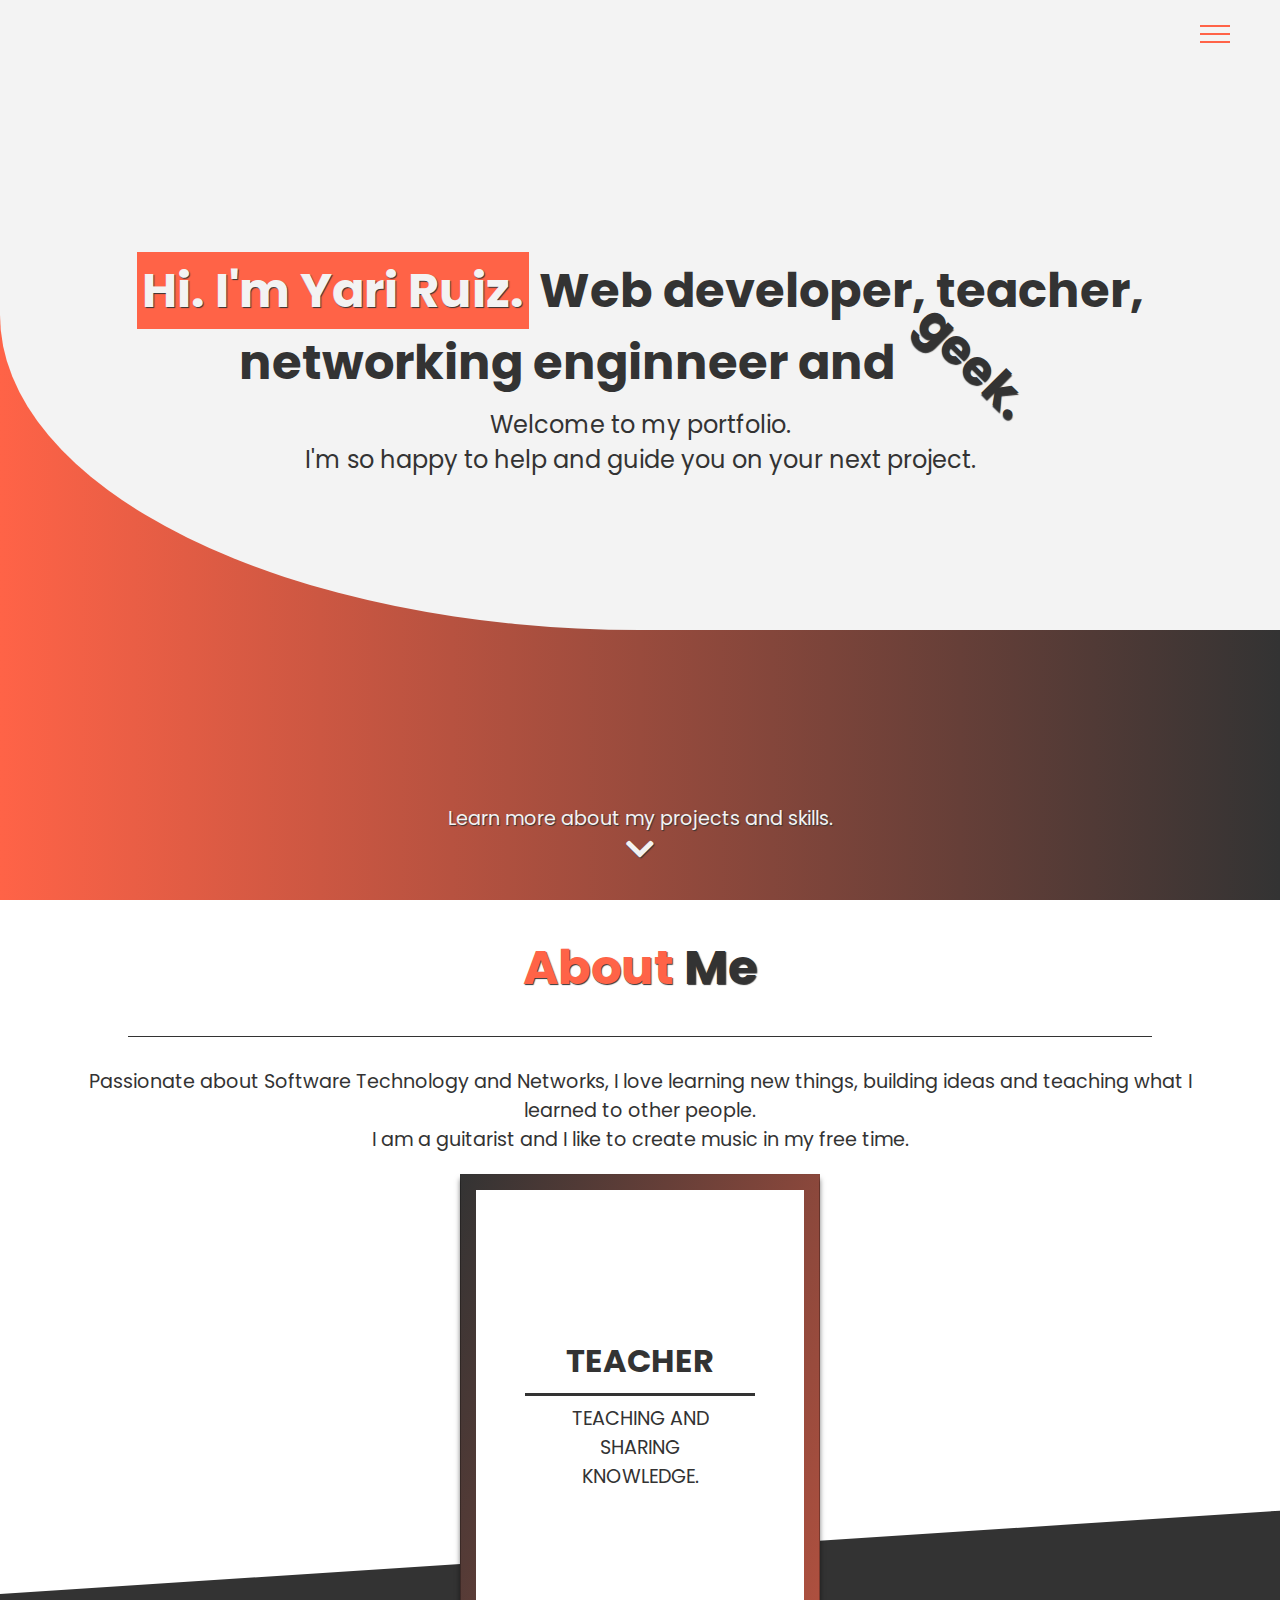
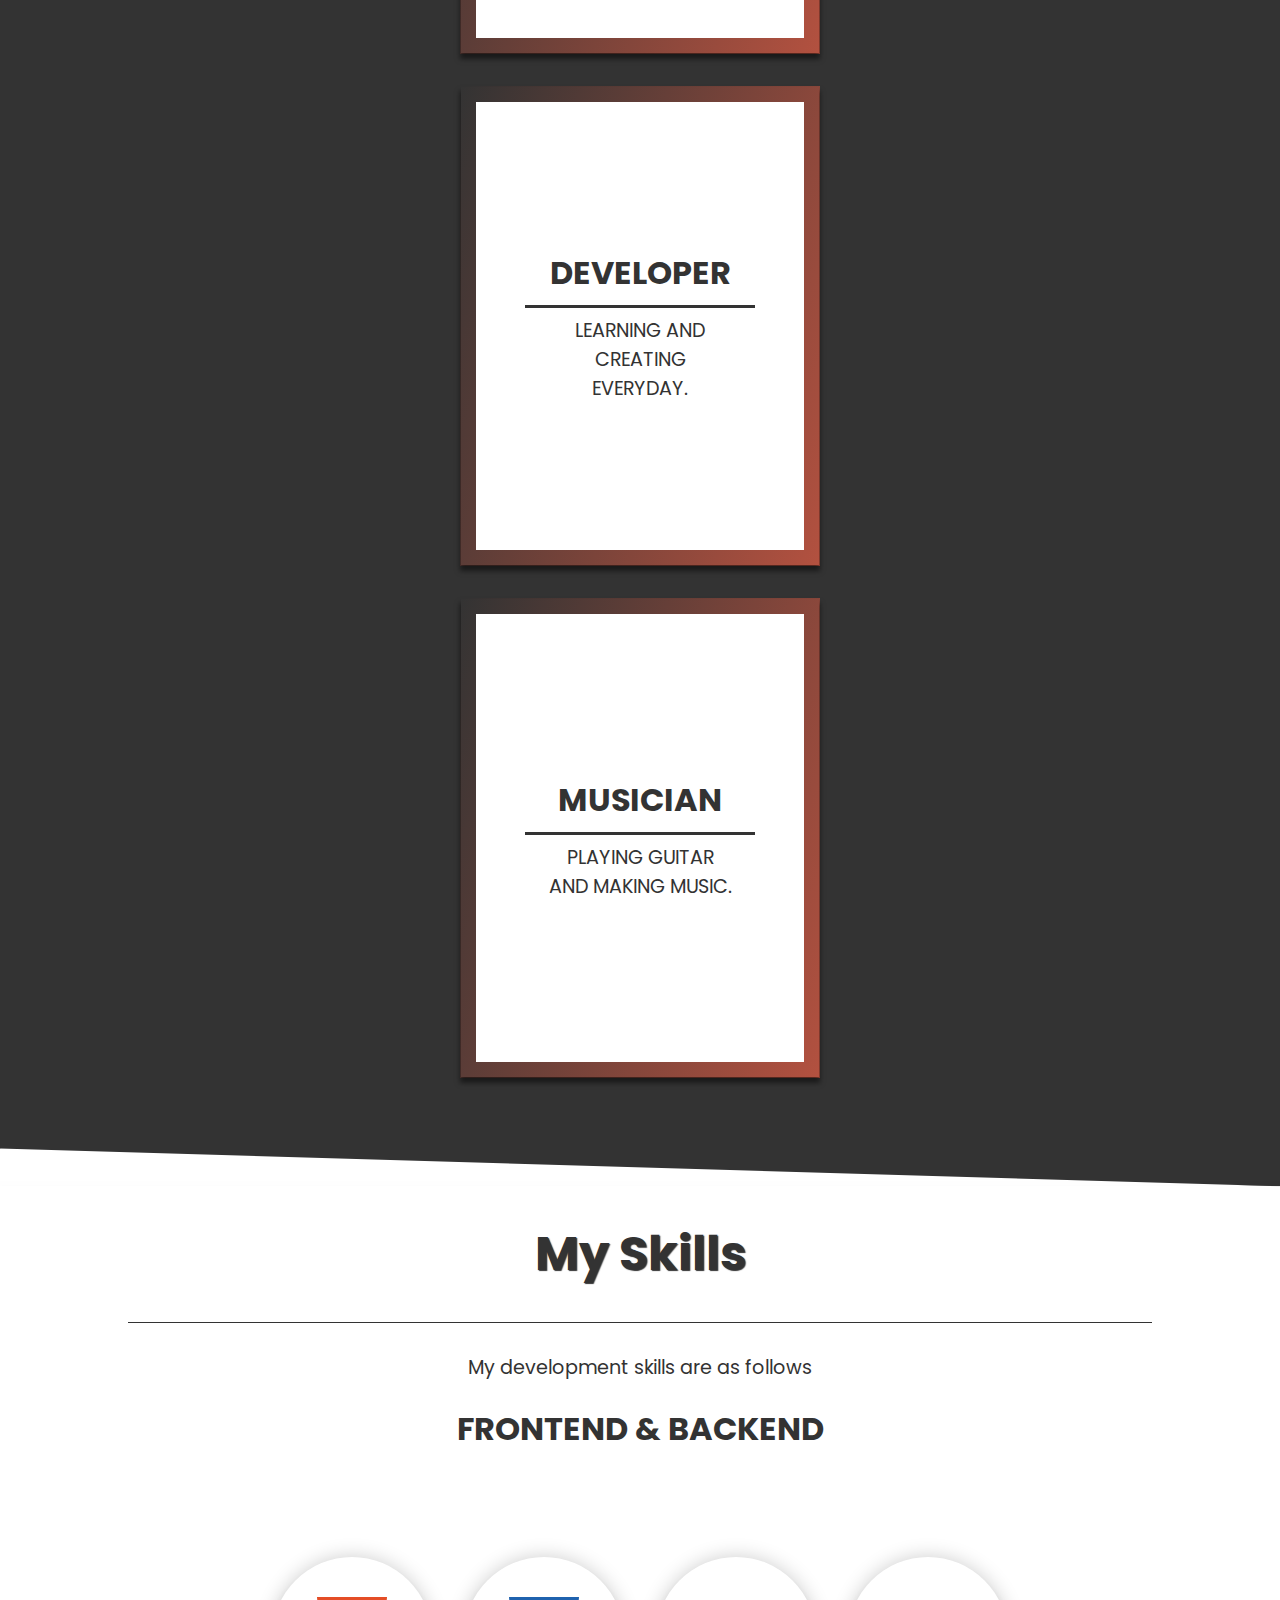
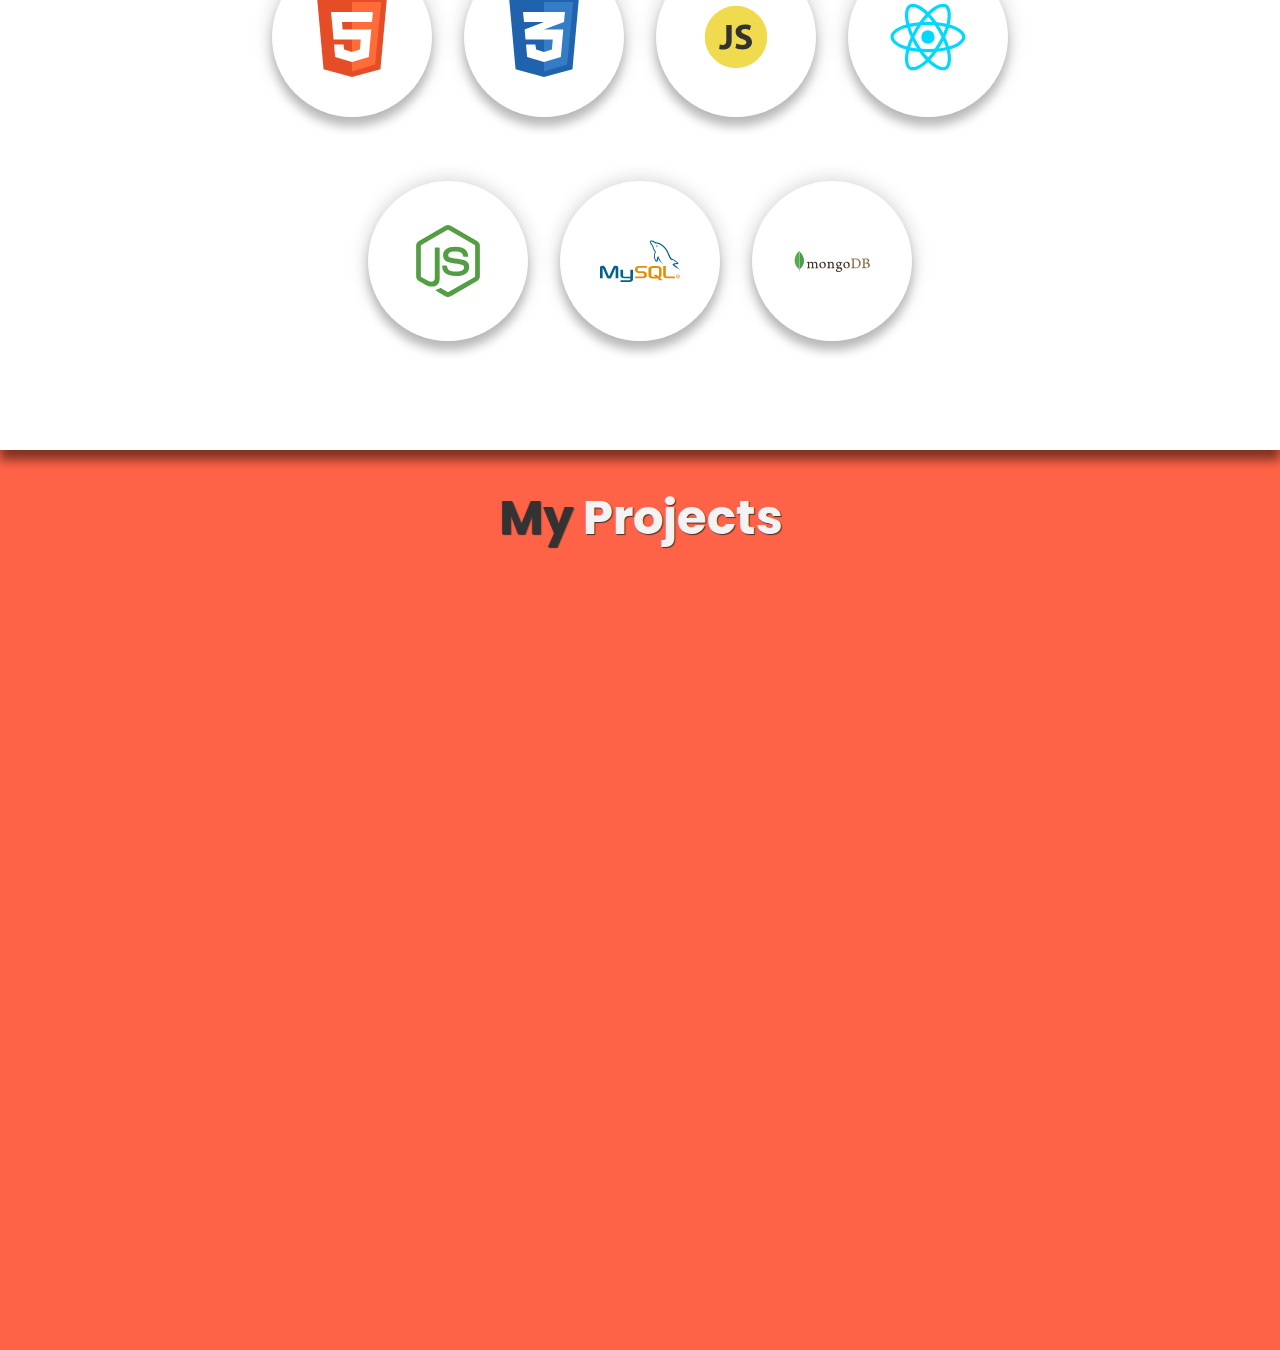
==== commit 81155b1e: "Creacion del contenido de las card del about y las transiciones de cada una" ====
--- a/index.html
+++ b/index.html
@@ -64,27 +64,33 @@
       <div class="wrapper-about-container-item">
         <div class="about-container-item">
           <h2>Teacher</h2>
-          <div class="teacher-description"></div>
+          <div class="about-description"></div>
           <div>
             <span class="line-decoration"></span>
             <p>Teaching and sharing knowledge.</p>
           </div>
         </div>
       </div>
+      <div class="wrapper-about-container-item">
       <div class="about-container-item">
         <h2>Developer</h2>
+        <div class="about-description"></div>
         <div>
           <span class="line-decoration"></span>
           <p>Learning and Creating EveryDay.</p>
         </div>
       </div>
+    </div>
+    <div class="wrapper-about-container-item">
       <div class="about-container-item">
         <h2>Musician</h2>
+        <div class="about-description"></div>
         <div>
           <span class="line-decoration"></span>
           <p>Playing guitar and making music.</p>
         </div>
       </div>
+    </div>
     </section>
     <section id="Skills" class="presentation-skills">
       <h1>My <span>Skills</span></h1>
--- a/css/main.css
+++ b/css/main.css
@@ -370,9 +370,9 @@
   left: -15%
 }
 
-.teacher-description{
+.about-description{
   width: 0;
-  height: 15rem;
+  height: 25rem;
   position: absolute;
   top:50%;
   left:100%;
@@ -382,7 +382,7 @@
   transition: all 0.5s ease-in-out;
   box-shadow: 0 10px 10px rgba(0, 0, 0, 0.5), 0 0 10px rgba(0, 0, 0, 0.5);
 }
-.wrapper-about-container-item:hover .teacher-description{
+.wrapper-about-container-item:hover .about-description{
   width: 400px;
 }
 
@@ -670,7 +670,6 @@
     color: #ff6347;
     text-shadow: 0px 0px 1px #ff6347;
   }
-
   .presentation-home .learn-about-me i {
     font-size: 1.5rem;
     text-shadow: 1px 1px 1px #ff4d2e;
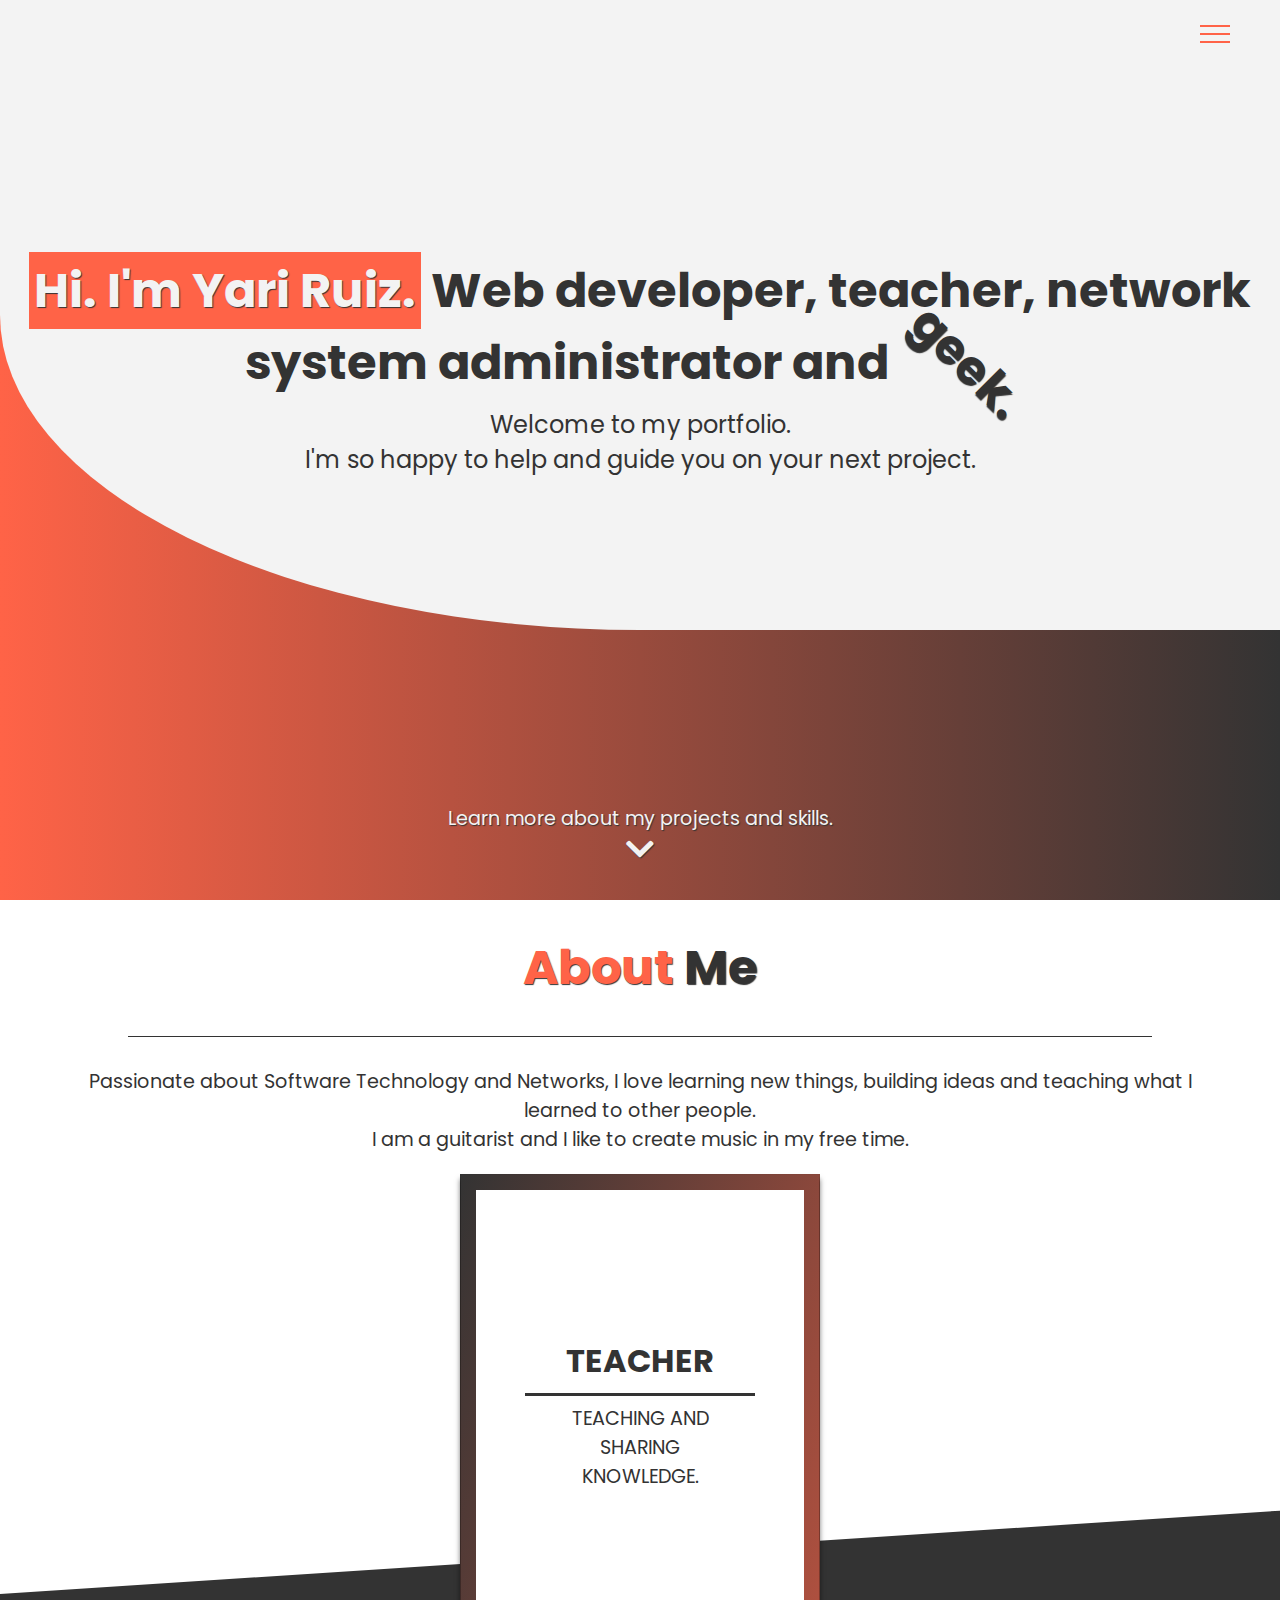
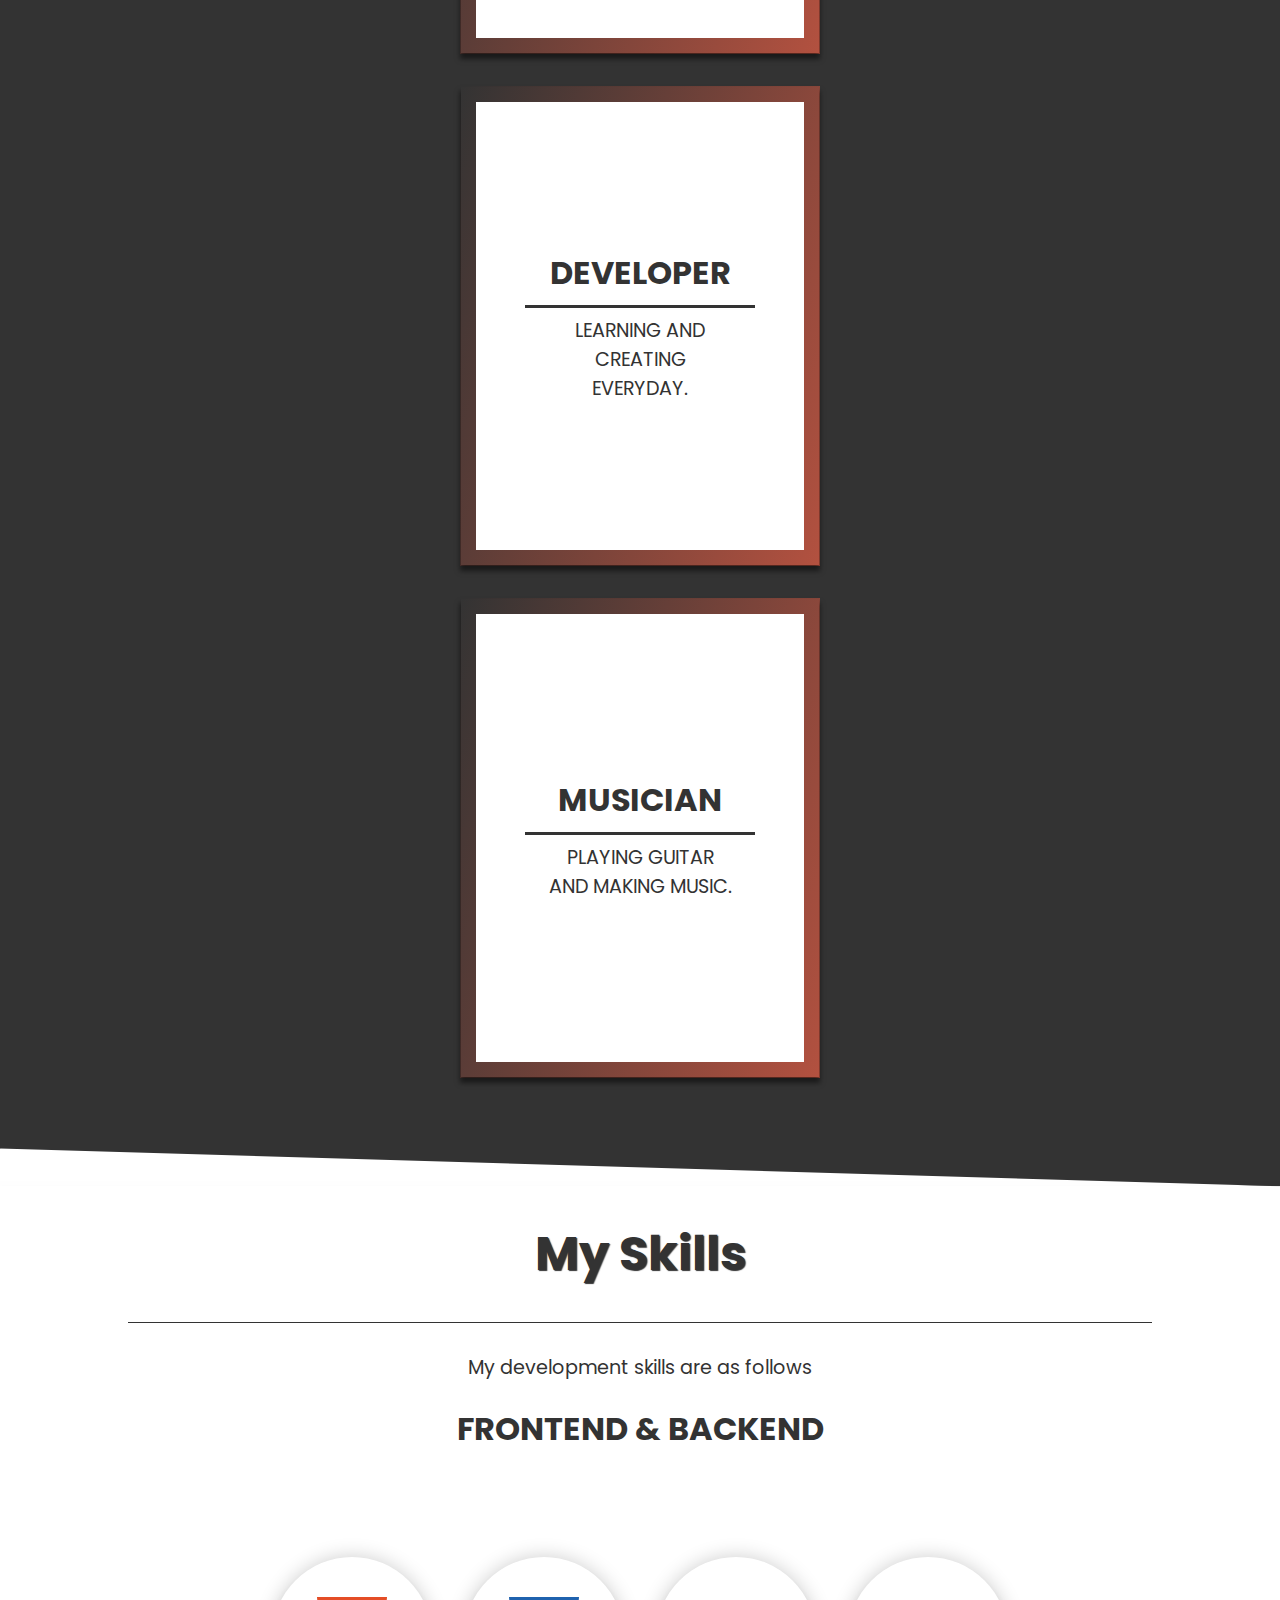
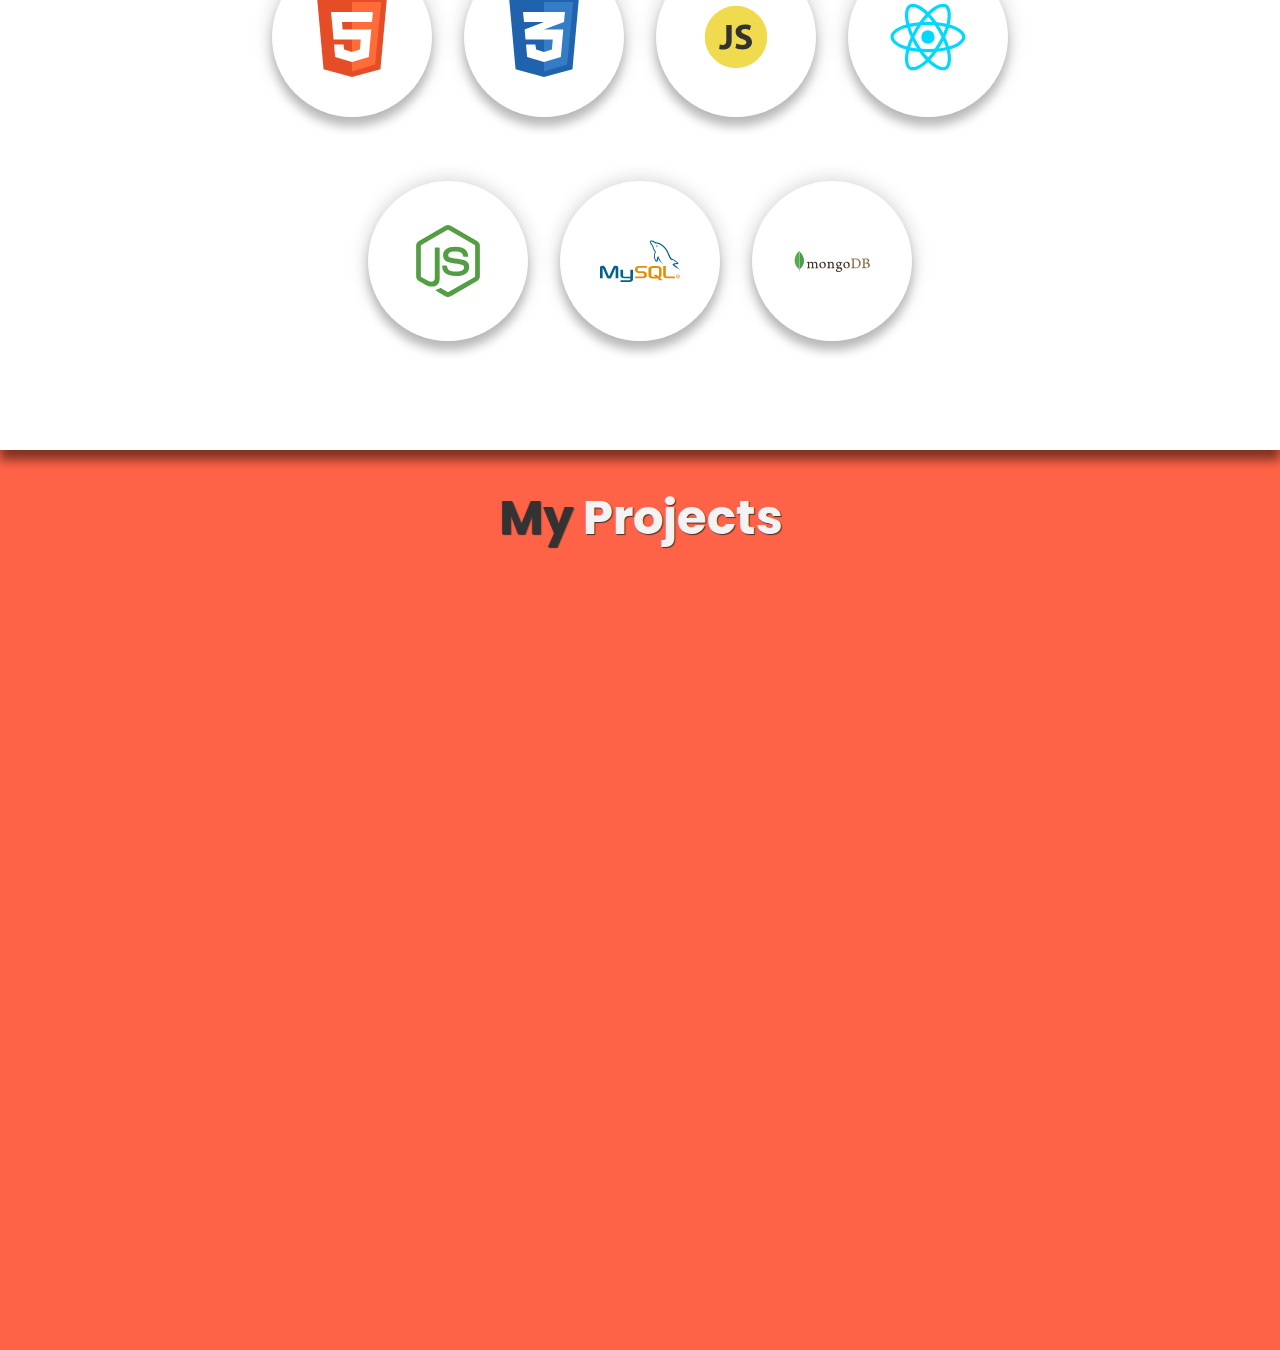
==== commit ccb1fcdf: "Creacion del contenido de las card del about y las transiciones de cada una" ====
--- a/index.html
+++ b/index.html
@@ -3,7 +3,7 @@
   <head>
     <meta charset="UTF-8" />
     <meta name="viewport" content="width=device-width, initial-scale=1.0" />
-    <title>Yari Ruiz | Web Developer</title>
+    <title>Yari Ruiz | Web Developer and Network System Administrator</title>
     <link
       href="https://fonts.googleapis.com/css2?family=Poppins&display=swap"
       rel="stylesheet"
@@ -38,7 +38,7 @@
       <div class="showcase">
         <h1>
           <span class="name">Hi. I'm Yari Ruiz.</span> Web developer, teacher,
-          networking enginneer and <span class="span-rotate">geek.</span>
+          network system administrator and <span class="span-rotate">geek.</span>
         </h1>
         <p>
           Welcome to my portfolio. <br />
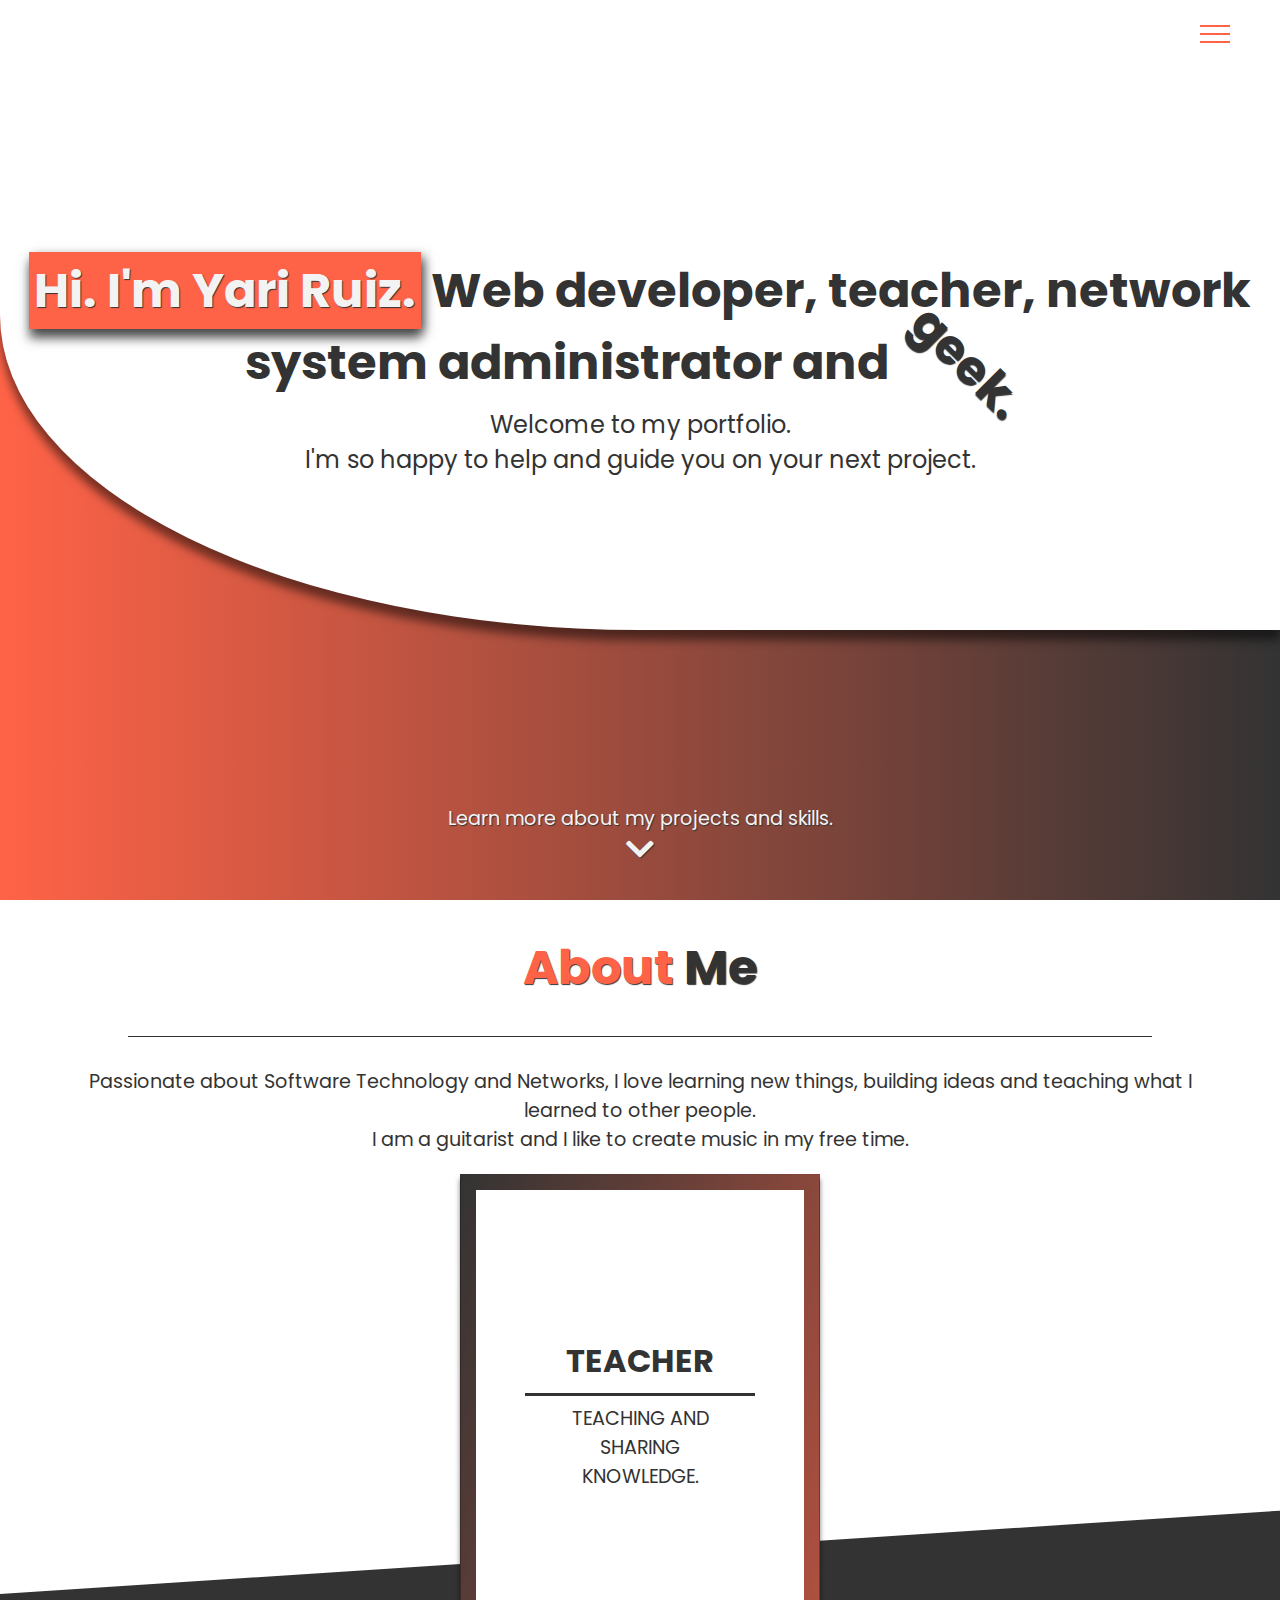
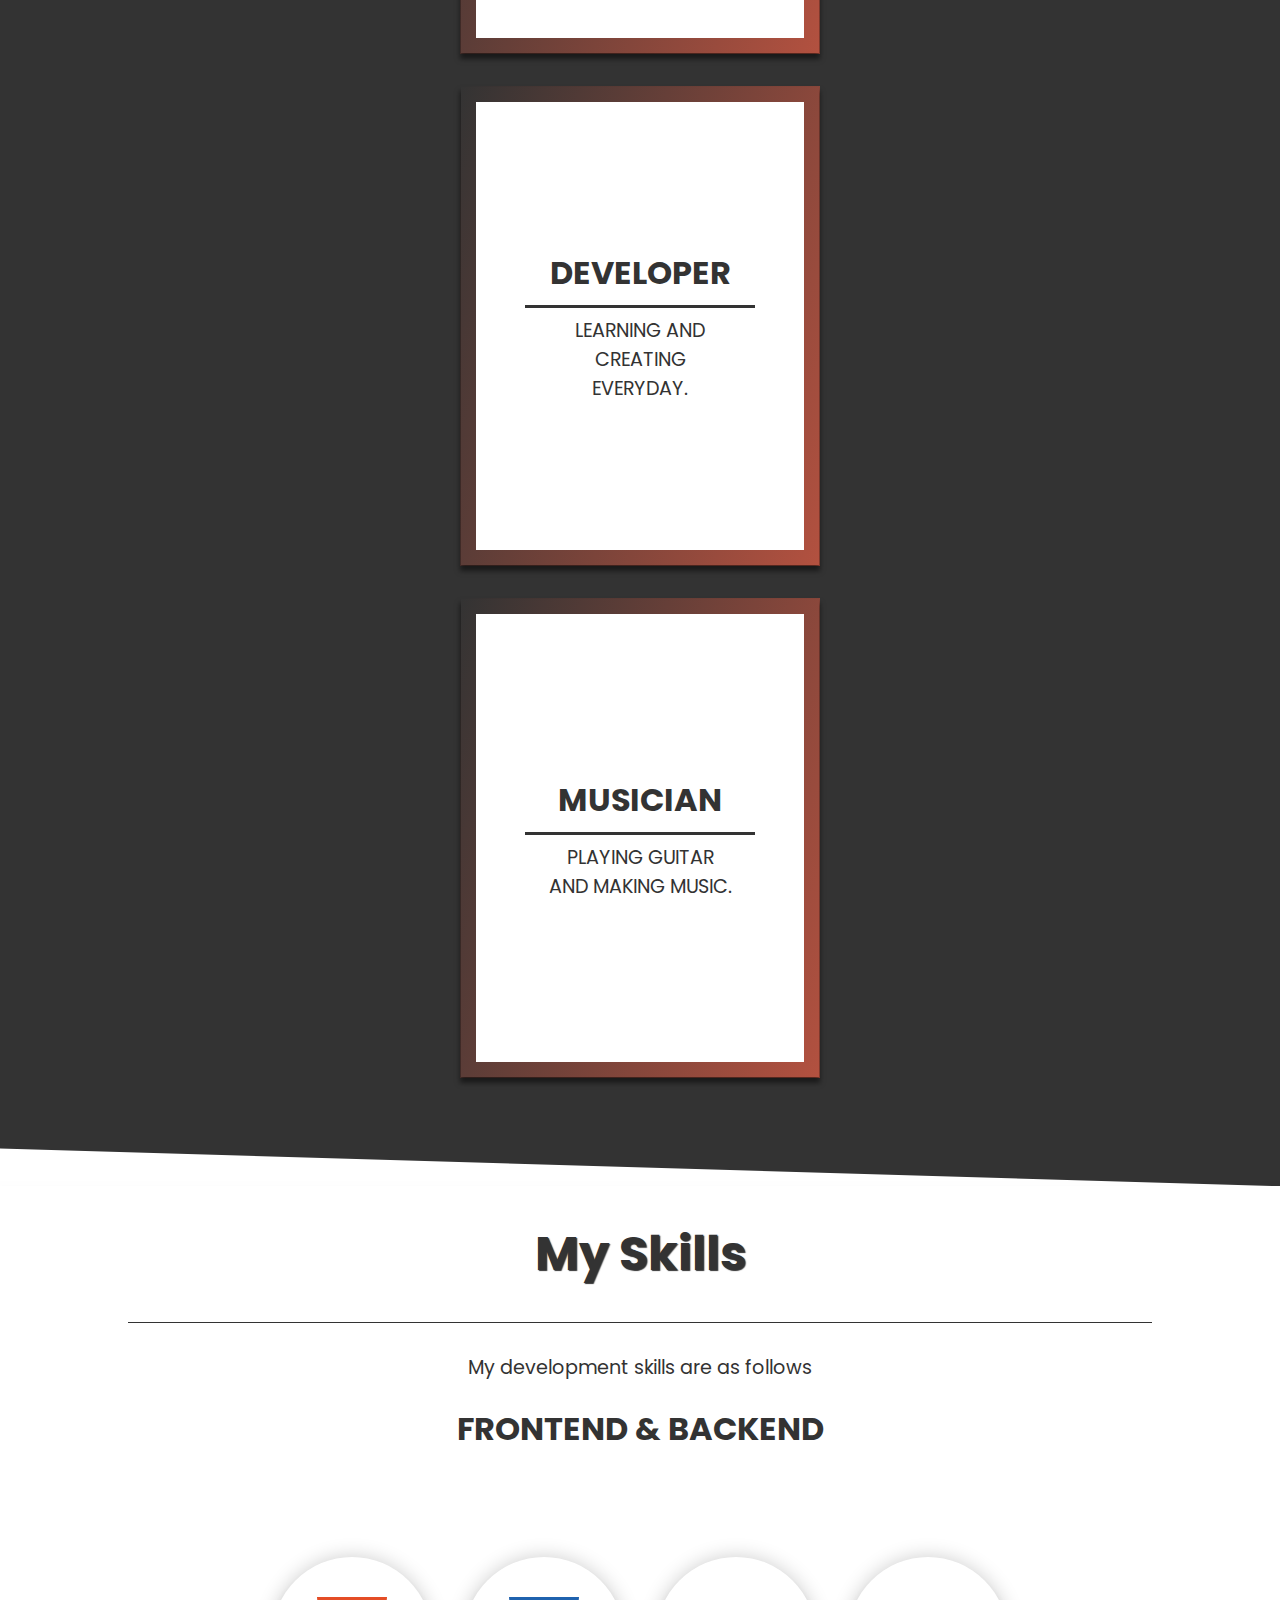
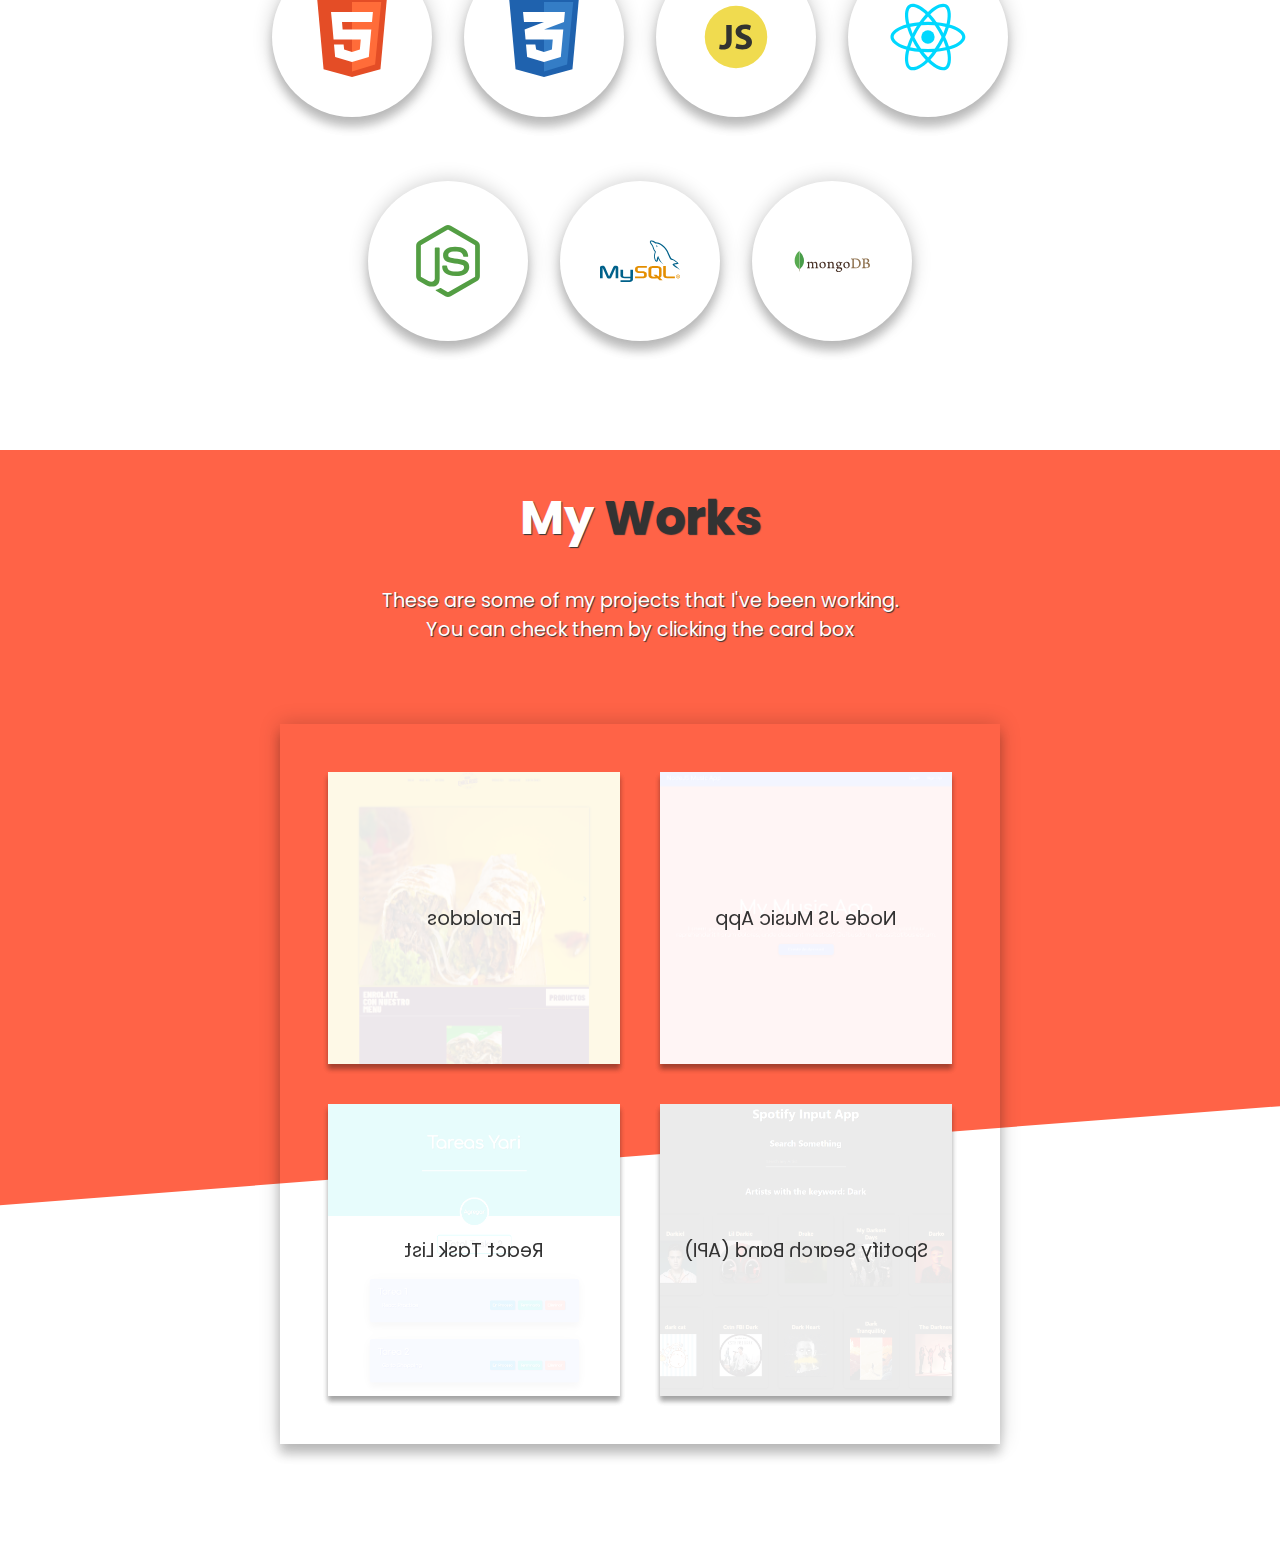
==== commit a83a4184: "Seccion Proyectos Acabada" ====
--- a/index.html
+++ b/index.html
@@ -23,7 +23,7 @@
           <li><a class="links" href="#Home">Home</a></li>
           <li><a class="links" href="#About">About Me</a></li>
           <li><a class="links" href="#Skills">My Skills</a></li>
-          <li><a class="links" href="">Works</a></li>
+          <li><a class="links" href="#Works">Works</a></li>
           <li><a class="links" href="">Let's Work</a></li>
         </ul>
       </nav>
@@ -182,8 +182,36 @@
         </div>
       </div>
     </section>
-    <section id="Projects" class="presentation-projects">
-      <h1>My <span>Projects</span></h1>
+    <section id="Works" class="presentation-projects">
+      <h1><span>My</span> Works</h1>
+      <p>These are some of my projects that I've been working.<br>
+        You can check them by clicking the card box</p>
+      <div class="main-grid">
+        <div class="main-wrapper-3d">
+          <div class="card-wrapper">
+            <div class="front"><img src="./img/work1.png" alt="Enrolados Website"></div>
+            <div class="back"><a href="#">Enrolados</a></div>
+          </div>
+        </div>
+        <div class="main-wrapper-3d">
+          <div class="card-wrapper">
+            <div class="front"><img src="./img/work2.png" alt="Node JS Music App"></div>
+            <div class="back"><a href="#">Node JS Music App</a></div>
+          </div>
+        </div>
+        <div class="main-wrapper-3d">
+          <div class="card-wrapper">
+            <div class="front"><img src="./img/work3.png" alt="React Task List"></div>
+            <div class="back"><a href="#">React Task List</a></div>
+          </div>
+        </div>
+        <div class="main-wrapper-3d">
+          <div class="card-wrapper">
+            <div class="front"><img src="./img/work4.png" alt="Simple Spotify Search Band"></div>
+            <div class="back"><a href="#">Spotify Search Band (API)</a></div>
+          </div>
+        </div>
+      </div>
     </section>
     <!-- <div class="return-to-about">
       <a href="#About"><i class="fas fa-chevron-up fa-2x"></i></a>
--- a/css/main.css
+++ b/css/main.css
@@ -158,6 +158,7 @@
   display: flex;
   justify-content: center;
   align-items: center;
+  z-index: 100000;
 }
 
 .wrapper .menu {
@@ -166,8 +167,8 @@
   width: 30px;
   height: 30px;
   position: relative;
-  background: white;
   z-index: 80;
+  background: tomato;
 }
 
 label {
@@ -226,16 +227,20 @@
   justify-content: center;
   align-items: center;
   box-shadow: 0 10px 10px rgba(0, 0, 0, 0.5);
+  position: relative;
+
 }
 .presentation-home:after {
   width: 100%;
   height: 70vh;
   position: absolute;
-  background: #f3f3f3;
+  background: white;
   content: "";
   top: 0;
   left: 0;
   border-bottom-left-radius: 50%;
+  box-shadow: 0 10px 10px rgba(0, 0, 0, 0.5);
+
 }
 
 .presentation-home .showcase {
@@ -262,6 +267,8 @@
   background-color: tomato;
   padding: 5px;
   text-shadow: 1px 1px 1px #333;
+  box-shadow: 0 10px 10px rgba(0, 0, 0, 0.5), 4px 4px 10px rgba(0, 0, 0, 0.5);
+
 }
 
 .presentation-home .showcase p {
@@ -301,9 +308,6 @@
   align-items: center;
   padding-bottom: 6rem;
   clip-path: polygon(0 0, 100% 0, 100% 100%, 0 98%);
-  box-shadow: 0 10px 10px rgba(0, 0, 0, 0.5);
-
-
 }
 .presentation-about::before {
   width: 100%;
@@ -316,7 +320,6 @@
   margin-bottom: -10rem;
   padding: 2rem 0;
   z-index: -1;
-
   clip-path: polygon(0 0, 100% 0, 100% 88%, 0 100%);
 }
 
@@ -381,9 +384,12 @@
   background-color: white;
   transition: all 0.5s ease-in-out;
   box-shadow: 0 10px 10px rgba(0, 0, 0, 0.5), 0 0 10px rgba(0, 0, 0, 0.5);
+  visibility: hidden;
 }
 .wrapper-about-container-item:hover .about-description{
   width: 400px;
+  visibility: visible;
+
 }
 
 .about-container-item:before{
@@ -490,6 +496,7 @@
 
 .skill-tech-rounded1,
 .skill-tech-rounded2{
+  visibility: hidden;
   position: absolute;
   width: 20rem;
   height: 0;
@@ -531,12 +538,15 @@
   height: 25rem;
   opacity: 1;
   top:12rem;
+  visibility: visible;
 }
 
 .skill-tech:hover > .skill-tech-rounded2{
   height: 25rem;
   opacity: 1;
   top: -1.5rem;  
+  visibility: visible;
+
 }
 .skill-tech:hover{
   background-color: white;
@@ -554,18 +564,130 @@
 
 .presentation-projects {
   width: 100%;
-  height: 100vh;
+  height: auto;
   background-color: #ff6347;
-}
+  display: flex;
+  flex-direction: column;
+  justify-content: flex-start;
+  align-items: center;
+  padding-bottom: 2rem;
+  position: relative;
+}
+
+.presentation-projects::before {
+  position: absolute;
+  content: '';
+  bottom:0;
+  left: 0;
+  background-color: white;
+  width: 100%;
+  height: 50vh;
+  z-index: 0;
+  clip-path: polygon(0 22%, 100% 0, 100% 100%, 0 100%);
+
+}
+
 
 /* My Projects */
 .presentation-projects h1{
+  padding: 2rem;  
   text-shadow: 1px 1px 1px #333;
-  padding: 2rem;;
 }
 
 .presentation-projects span{
-  color: #f3f3f3;
+  color: white;
+}
+
+.presentation-projects p{
+  padding: 0 4rem;  
+  color: white;
+  text-shadow: 1px 1px 1px #333;
+}
+
+.main-grid {
+  width: 1000px;
+  height: 70vh;
+  margin: 5rem auto;
+  display: grid;
+  gap: 40px;
+  grid-template-columns: repeat(2, auto);
+  padding: 3rem ;
+  box-shadow: 0 10px 10px rgba(0, 0, 0, 0.2), 0 0 20px rgba(0, 0, 0, 0.2);
+  z-index: 1;
+}
+
+.main-wrapper-3d {
+  position: relative;
+  width: 100%;
+  height: 100%;
+  perspective: 2000px;
+}
+
+.card-wrapper {
+  width: inherit;
+  height: inherit;
+  position: absolute;
+  transform-style: preserve-3d;
+  transition: all 1s ease;
+}
+
+.front,
+.back {
+  width: inherit;
+  height: inherit;
+  position: absolute;
+  transition: all 1s ease;
+  box-shadow: 0 5px 5px rgba(0, 0, 0, 0.2);
+  display: flex;
+  justify-content: center;
+  align-items: center;
+}
+
+.front a, 
+.back a{
+  font-size: 1.2rem;
+  color:#333;
+  padding: 0 20px;
+  font-family: "Poppins", sans-serif;
+}
+
+.front img{
+  width: 100%;
+  height: inherit;
+  object-fit: cover;
+  object-position: bottom;
+}
+
+
+
+.back {
+  transform: rotateY(180deg);
+  background-color: rgba(255, 255, 255, 0.905);
+}
+
+.main-wrapper-3d:hover  .card-wrapper {
+  transform: rotateY(180deg);
+
+}
+
+
+
+@media only screen and (max-width: 700px) {
+  .main-grid {
+    display: block;
+    max-width: 30vh;
+    height: 30vh;
+  }
+  .main-wrapper-3d{
+    margin: 20px  auto
+  }
+}
+
+@media (min-width: 701px) and (max-width: 1500px) {
+  .main-grid {
+    max-width: 80vh;
+    height: 80vh;
+  }
 }
 
 /* KeyFrames */
--- a/css/mobile.css
+++ b/css/mobile.css
@@ -413,7 +413,8 @@
     margin-top: -50px;
   }
 
-  .skill-tech .skill-tech-rounded1{
+  .skill-tech .skill-tech-rounded1,
+  .skill-tech .skill-tech-rounded2{
     width: 0;
     height: 11rem;
     position: absolute;
@@ -427,25 +428,8 @@
     flex-direction: column;
     justify-content: space-evenly;
     align-items: center;
-    clear: both;
-  }
-  .skill-tech .skill-tech-rounded2{
-    width: 0;
-    height: 11rem;
-    position: absolute;
-    top:50%;
-    left: 50%;
-    opacity: 0;
-    transform: translate(-50%, -50%);
-    background-color: white;  
-    box-shadow: 0 10px 10px rgba(0, 0, 0, 0.2), 0 0 20px rgba(0, 0, 0, 0.2);
-    display: flex;
-    flex-direction: column;
-    justify-content: space-evenly;
-    align-items: center;
-    clear: both;
-  }
-
+    visibility: hidden;
+  }
 
 
   .skill-tech-rounded1 h3,
@@ -467,6 +451,8 @@
   .skill-tech:hover  .skill-tech-rounded2{
     width: 300px;
     opacity: 1;
+    visibility: visible;
+
   }
 
   .presentation-projects {
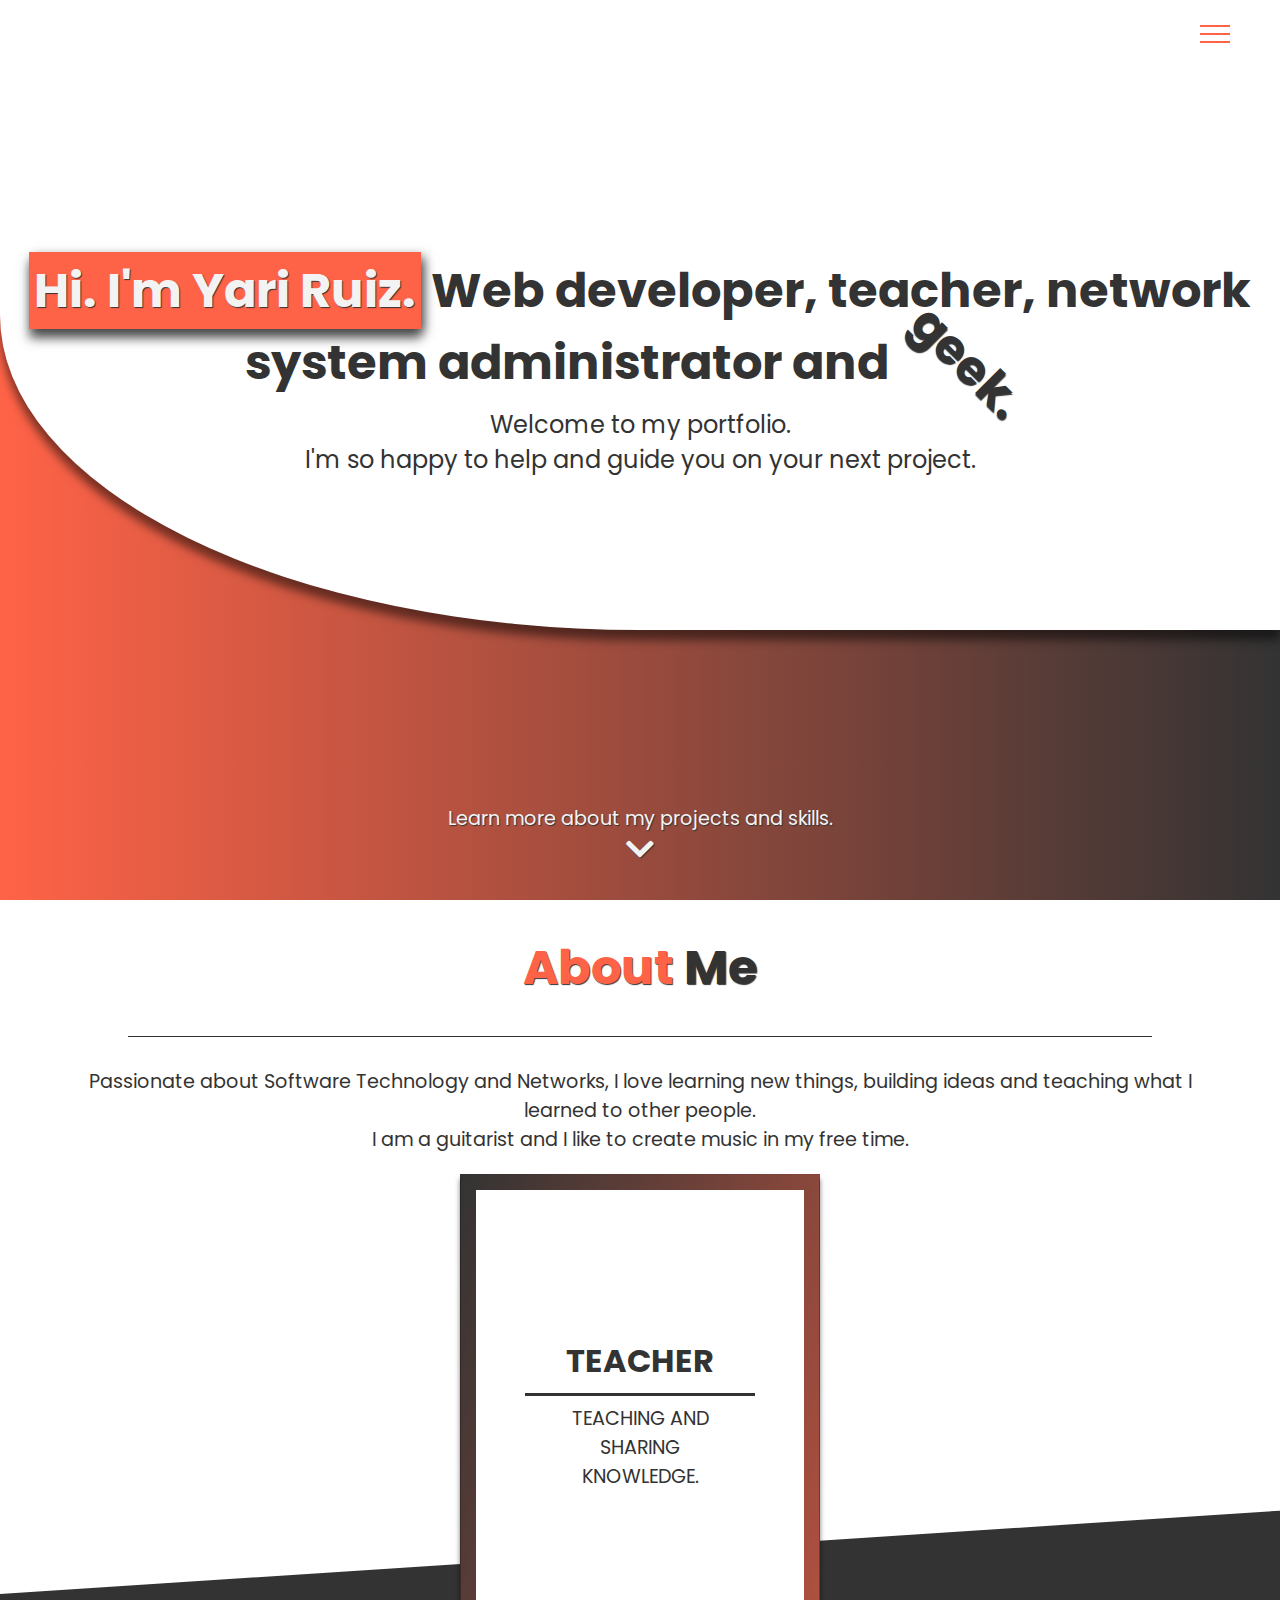
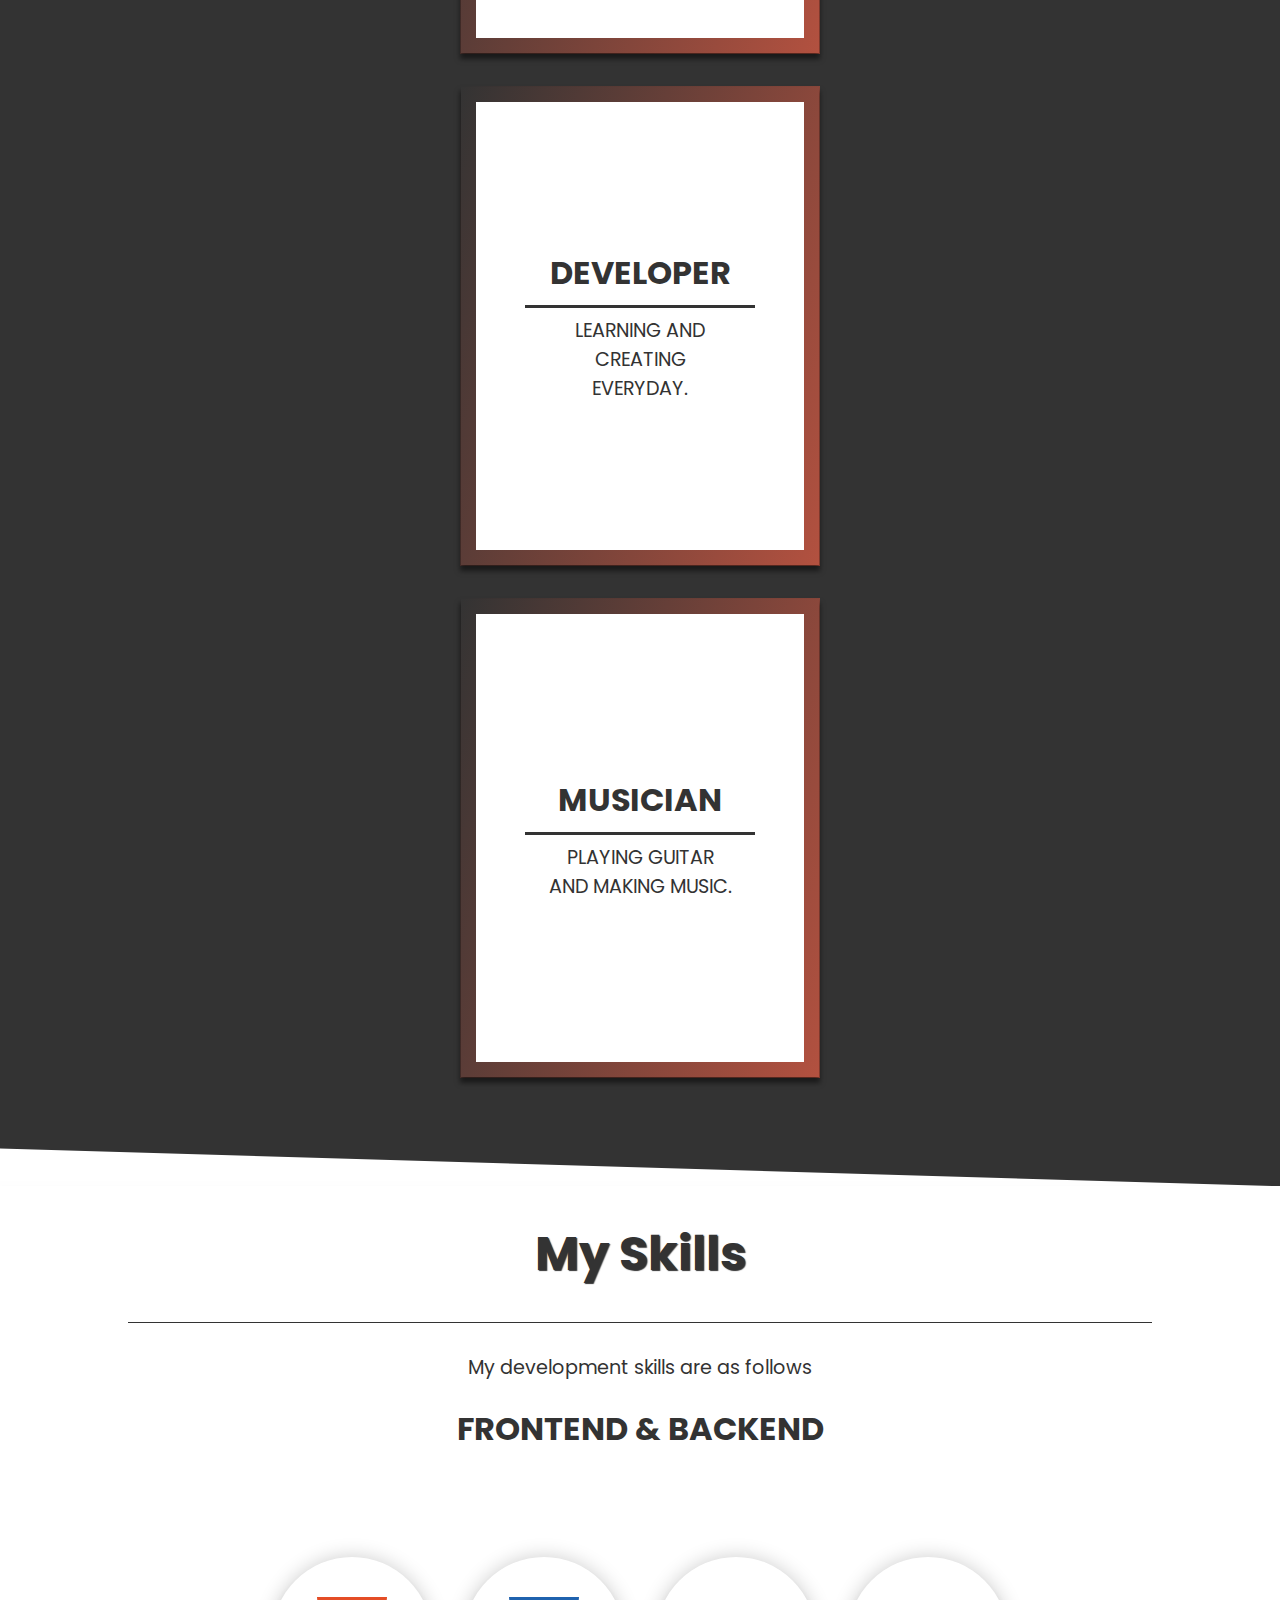
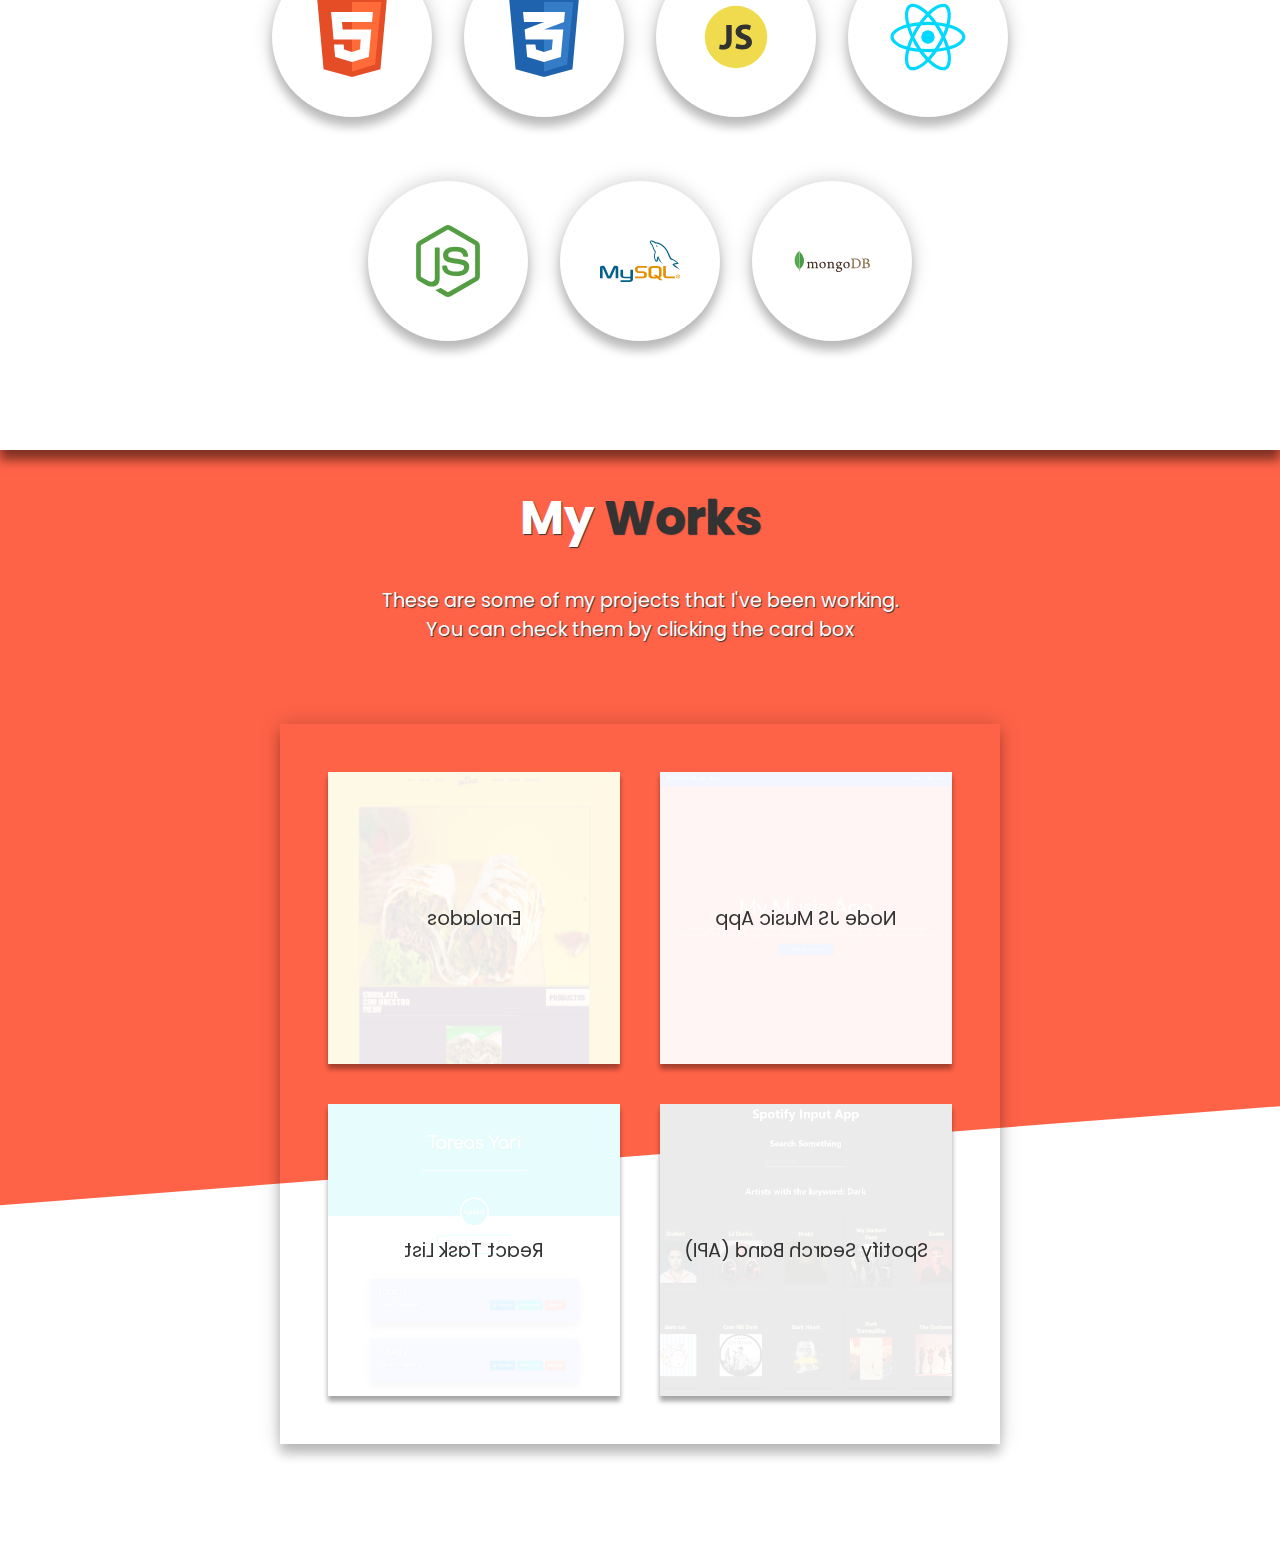
==== commit edc8e884: "Seccion Proyectos Acabada" ====
--- a/index.html
+++ b/index.html
@@ -202,13 +202,13 @@
         <div class="main-wrapper-3d">
           <div class="card-wrapper">
             <div class="front"><img src="./img/work3.png" alt="React Task List"></div>
-            <div class="back"><a href="#">React Task List</a></div>
+            <div class="back"><a href="https://yarishred.github.io/reactTaskList/">React Task List</a></div>
           </div>
         </div>
         <div class="main-wrapper-3d">
           <div class="card-wrapper">
             <div class="front"><img src="./img/work4.png" alt="Simple Spotify Search Band"></div>
-            <div class="back"><a href="#">Spotify Search Band (API)</a></div>
+            <div class="back"><a href="https://yarishred.github.io/spotifysearchbandapi/">Spotify Search Band (API)</a></div>
           </div>
         </div>
       </div>
--- a/css/main.css
+++ b/css/main.css
@@ -419,7 +419,7 @@
   height: 54rem;
   position: relative;
   box-shadow: 0 10px 10px rgba(0, 0, 0, 0.5);
-
+  z-index: 1;
 }
 
 .presentation-skills h1{
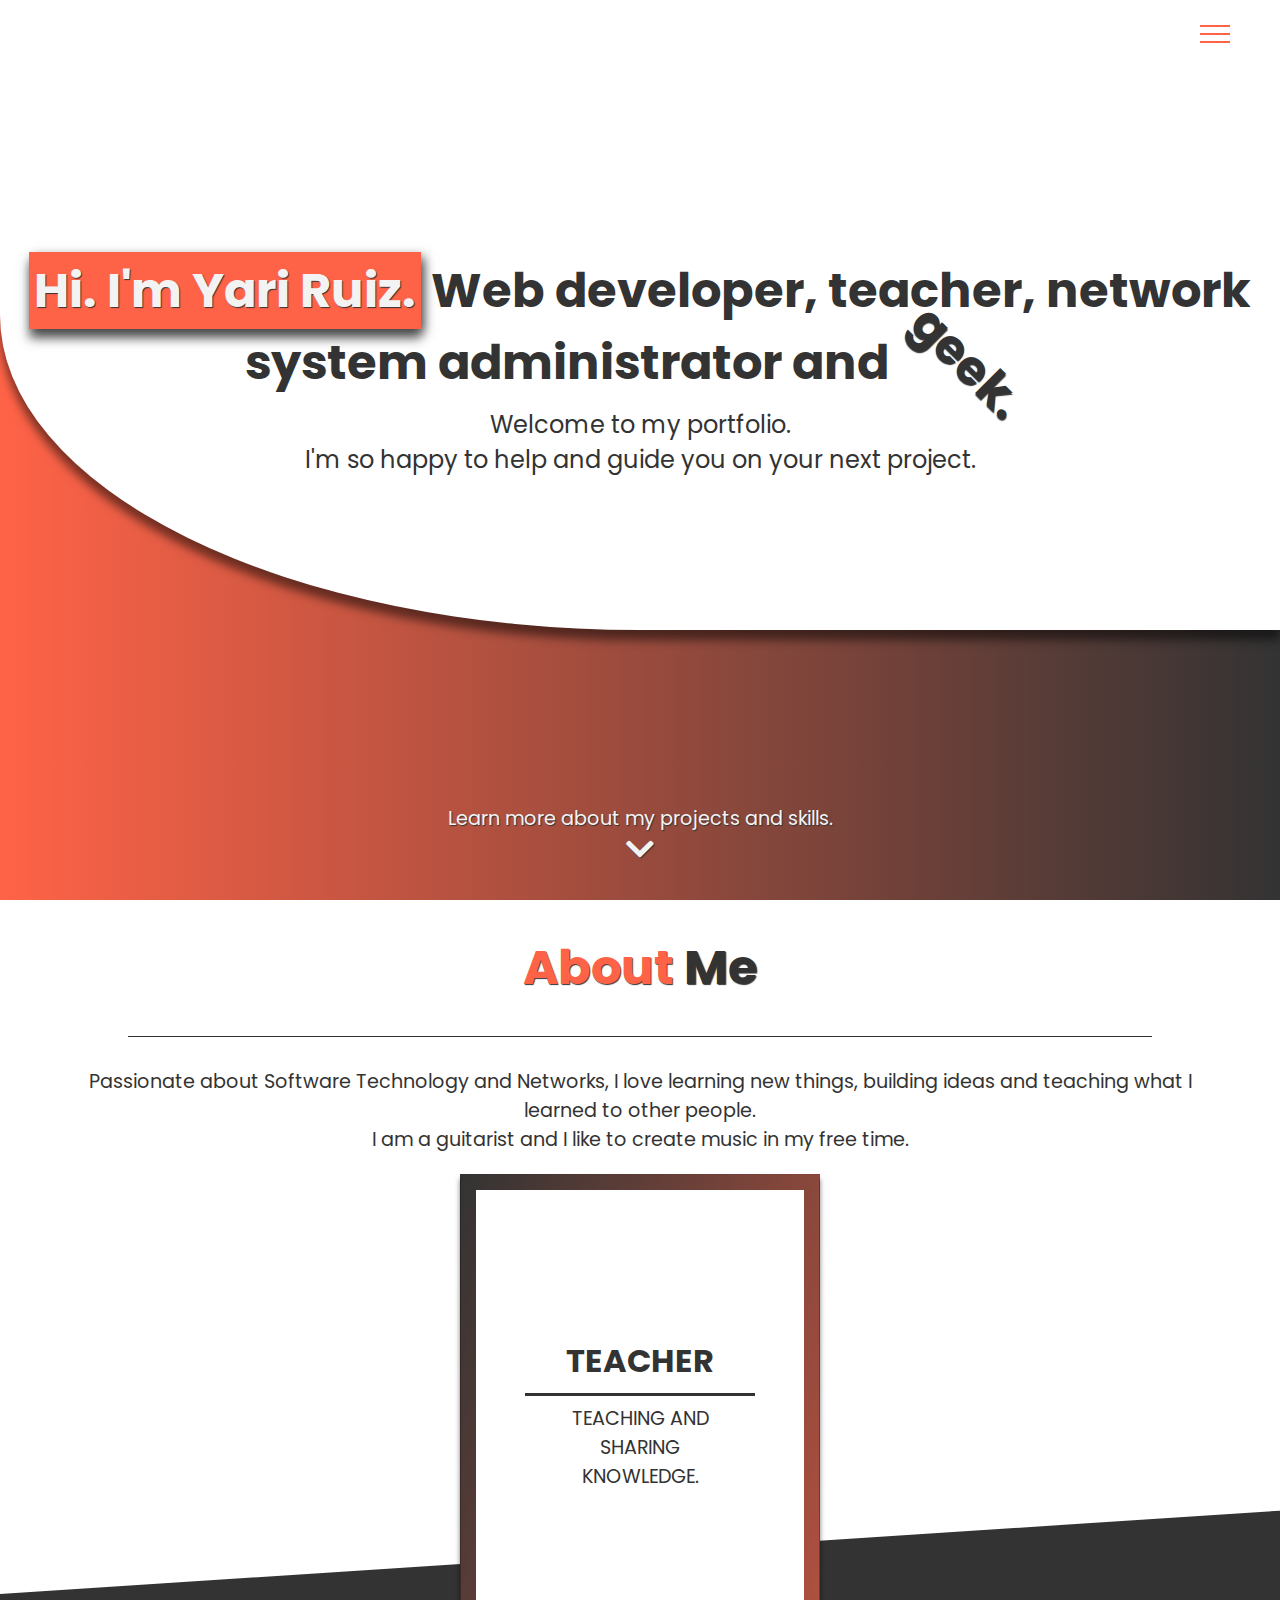
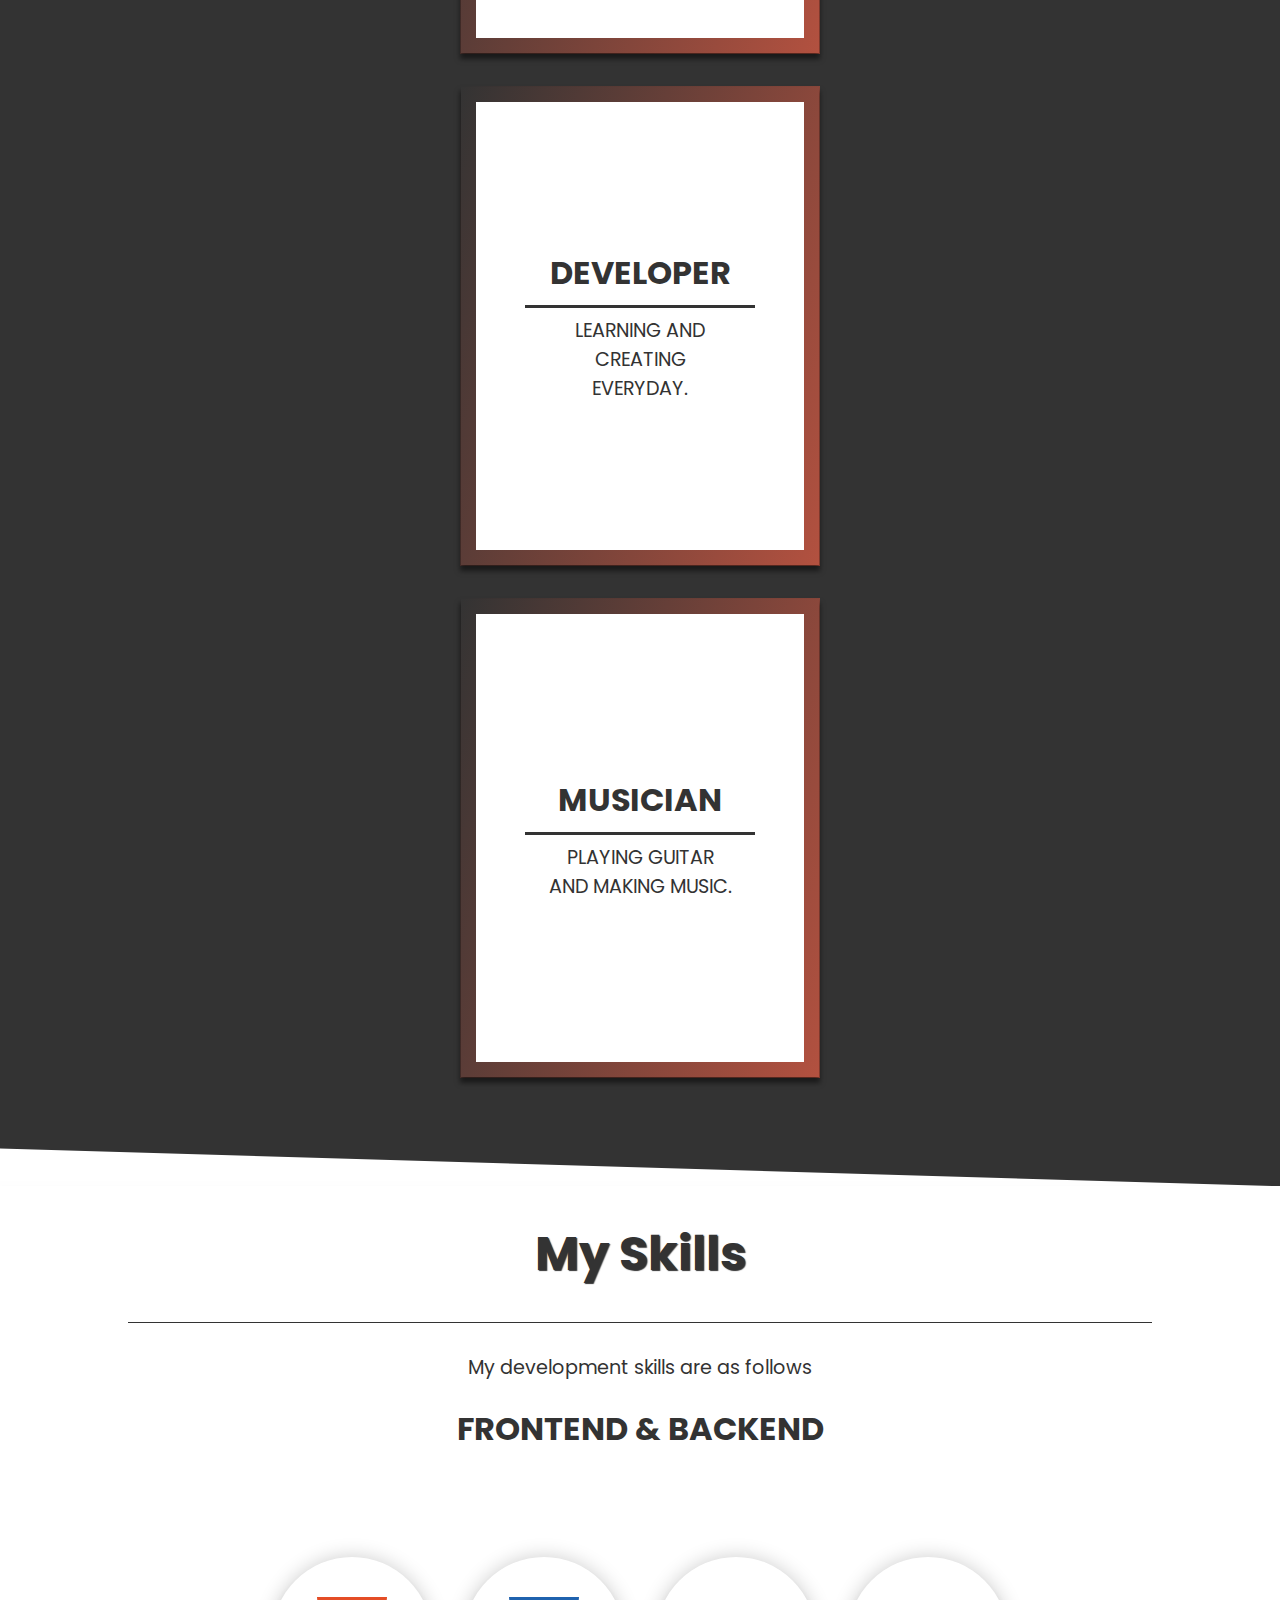
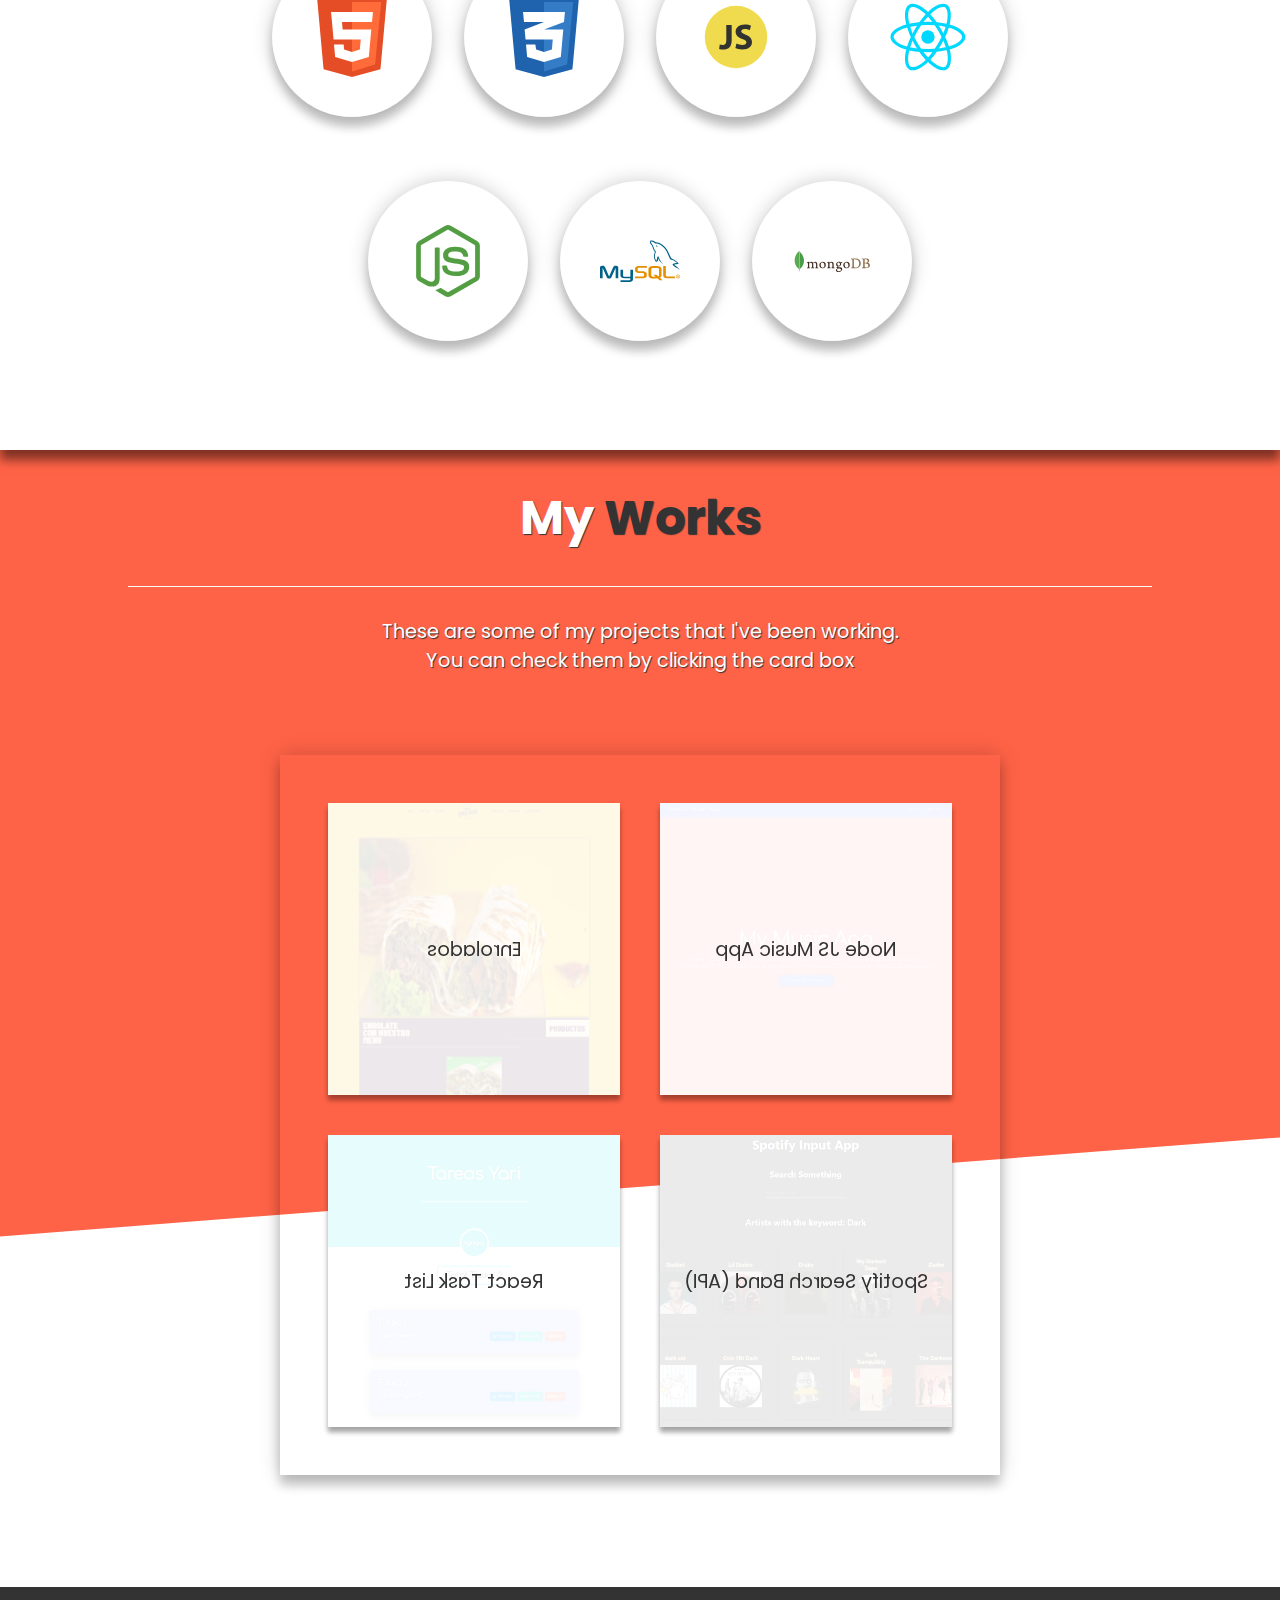
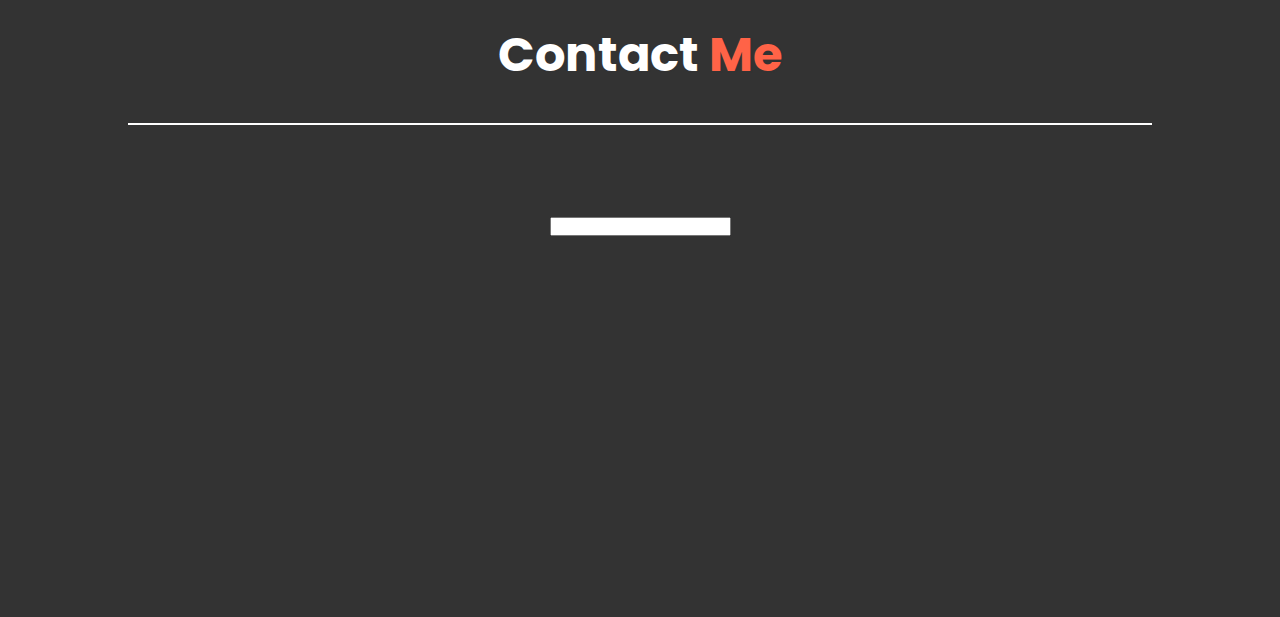
==== commit bd29f89a: "Section contact created" ====
--- a/index.html
+++ b/index.html
@@ -184,6 +184,7 @@
     </section>
     <section id="Works" class="presentation-projects">
       <h1><span>My</span> Works</h1>
+      <span class="line-decoration l1"></span>
       <p>These are some of my projects that I've been working.<br>
         You can check them by clicking the card box</p>
       <div class="main-grid">
@@ -211,6 +212,16 @@
             <div class="back"><a href="https://yarishred.github.io/spotifysearchbandapi/">Spotify Search Band (API)</a></div>
           </div>
         </div>
+      </div>
+    </section>
+    <section id="Contact" class="presentation-contact-me">
+      <h1><span>Contact</span> Me</h1>
+      <span class="line-decoration l1"></span>
+      <p>Lorem ipsum dolor sit amet consectetur adipisicing elit. Minima eos voluptates commodi. Ipsa eius, tempora ex veniam minus expedita earum tenetur ab mollitia reiciendis vel porro, nulla explicabo omnis aspernatur?</p>
+      <div class="form">
+        <form action="">
+          <input type="text">
+        </form>
       </div>
     </section>
     <!-- <div class="return-to-about">
--- a/css/main.css
+++ b/css/main.css
@@ -598,6 +598,14 @@
   color: white;
 }
 
+.presentation-projects  .l1{
+  display: block;
+  width: 80%;
+  height: 1.2px;
+  background-color: white;
+  margin-bottom: 30px;
+}
+
 .presentation-projects p{
   padding: 0 4rem;  
   color: white;
@@ -659,6 +667,12 @@
 }
 
 
+.front a:hover, 
+.back a:hover{
+  color:tomato;
+}
+
+
 
 .back {
   transform: rotateY(180deg);
@@ -670,6 +684,33 @@
 
 }
 
+
+.presentation-contact-me {
+  width: 100%;
+  height: 70vh;
+  background: #333;
+  position: relative;
+  padding-bottom: 6rem;
+}
+.presentation-contact-me  .l1{
+  display: block;
+  width: 80%;
+  height: 1.2px;
+  background-color: white;
+  margin-bottom: 30px;
+}
+
+.presentation-contact-me h1{
+  color: #ff6347;
+  padding: 2rem;  
+  text-shadow: 1px 1px 1px #333;
+
+}
+
+.presentation-contact-me span{
+  color: white;  	
+  font-weight: bold;
+}
 
 
 @media only screen and (max-width: 700px) {
